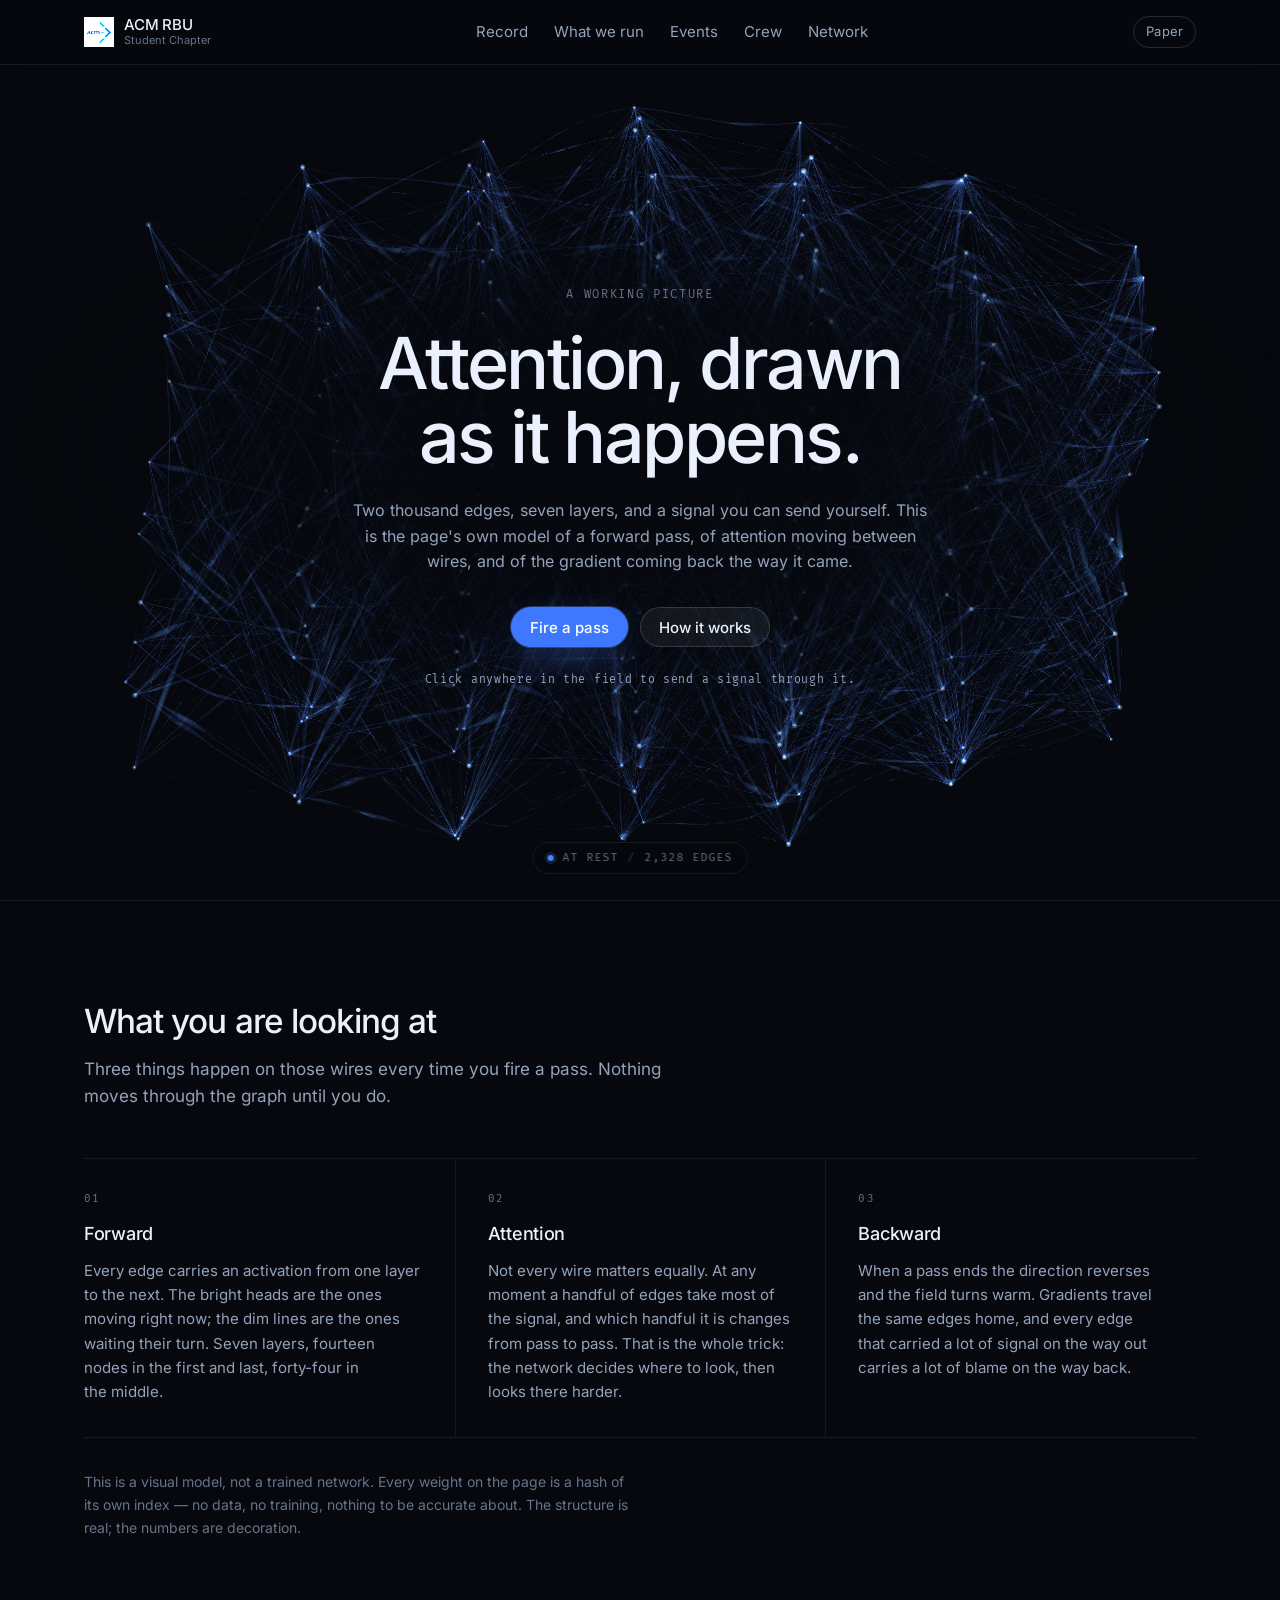
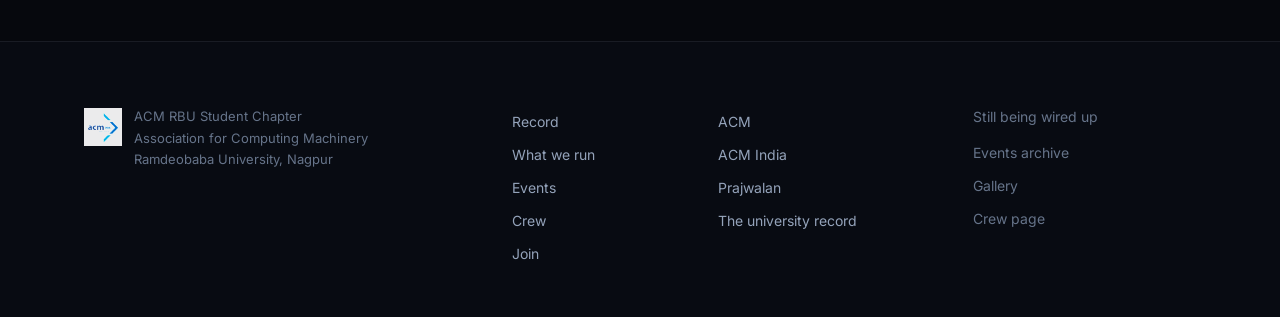
==== src/net.html @ 35ff855d "Add the network page: a graph you send a signal through Seven layers, 208 nodes, 2,328 bowed edges i" ====
<!doctype html>
<html lang="en" class="no-js ink">
<head>
<meta charset="utf-8">
<meta name="viewport" content="width=device-width, initial-scale=1">
<meta name="theme-color" content="#06080d">
<title>The network — ACM RBU Student Chapter</title>
<meta name="description" content="A live picture of a neural network: two thousand edges, attention moving between them, and the gradient travelling back. Built by the ACM Student Chapter at Ramdeobaba University, Nagpur.">
<link rel="canonical" href="https://acm-rbu-site.vercel.app/net.html">
<meta property="og:site_name" content="ACM RBU Student Chapter">
<meta property="og:title" content="The network — attention, drawn as it happens">
<meta property="og:description" content="Two thousand edges, seven layers, a signal you can send yourself. A forward pass, attention, and the gradient coming back.">
<meta property="og:url" content="https://acm-rbu-site.vercel.app/net.html">
<meta property="og:image" content="https://acm-rbu-site.vercel.app/media/og-cover.jpg">
<meta property="og:type" content="website">
<meta property="og:locale" content="en_IN">
<meta name="twitter:card" content="summary_large_image">
<meta name="twitter:title" content="The network — attention, drawn as it happens">
<meta name="twitter:description" content="A forward pass, attention, and the gradient coming back, drawn live.">
<meta name="twitter:image" content="https://acm-rbu-site.vercel.app/media/og-cover.jpg">
<link rel="icon" type="image/png" href="media/acm-logo-200.png">
<link rel="apple-touch-icon" href="media/acm-logo-200.png">
<script>document.documentElement.classList.remove("no-js");
document.documentElement.classList.add("js");
try{var th=localStorage.getItem("acm-theme");if(th==="paper"){document.documentElement.classList.remove("ink");document.documentElement.classList.add("paper")}}catch(e){}</script>
<link rel="stylesheet" href="fonts.css">
<link rel="stylesheet" href="site.css">
<link rel="stylesheet" href="net.css">
<script type="module" src="net.js"></script>
</head>
<body>
<a class="skip" href="#main">Skip to content</a>

<header class="nav">
  <div class="wrap nav__row">
    <a class="brand" href="./">
      <img class="brand__logo" src="media/acm-logo-200.png" alt="" width="34" height="34">
      <span class="brand__word">
        <strong>ACM RBU</strong>
        <span>Student Chapter</span>
      </span>
    </a>
    <nav class="nav__links" aria-label="Sections">
      <a href="./#record">Record</a>
      <a href="./#work">What we run</a>
      <a href="./#events">Events</a>
      <a href="./#crew">Crew</a>
      <a href="net.html" aria-current="page">Network</a>
    </nav>
    <button class="nav__theme" type="button" data-theme aria-label="Switch to the paper theme">
      <span data-theme-label>Paper</span>
    </button>
  </div>
</header>

<main id="main">

  <!-- ============ the field: a graph you can send a signal through ============ -->
  <section class="nethero" id="field">
    <canvas class="nethero__stage" data-net aria-hidden="true"></canvas>
    <div class="nethero__veil" aria-hidden="true"></div>

    <div class="wrap nethero__copy">
      <p class="eyebrow">A working picture</p>
      <h1>Attention, drawn<br>as it happens.</h1>
      <p class="nethero__lead">Two thousand edges, seven layers, and a signal you can send
      yourself. This is the page's own model of a forward pass, of attention moving between
      wires, and of the gradient coming back the way it came.</p>
      <div class="nethero__cta">
        <button class="btn btn--primary" type="button" data-fire>Fire a pass</button>
        <a class="btn btn--quiet" href="#how">How it works</a>
      </div>
      <p class="nethero__hint">Click anywhere in the field to send a signal through it.</p>
    </div>

    <div class="nethero__hud" aria-hidden="true">
      <span class="hud__dot" data-hud-dot></span>
      <span data-hud-mode>forward pass</span>
      <span class="hud__sep">/</span>
      <span data-hud-count>2,328 edges</span>
    </div>
  </section>

  <!-- ============ how it works ============ -->
  <section class="sect" id="how">
    <div class="wrap">
      <div class="sect__head">
        <h2>What you are looking at</h2>
        <p>Three things happen on those wires every time you fire a pass. Nothing moves
        through the graph until you do.</p>
      </div>

      <div class="netgrid">
        <article class="netcard">
          <p class="netcard__n">01</p>
          <h3>Forward</h3>
          <p>Every edge carries an activation from one layer to the next. The bright heads are
          the ones moving right now; the dim lines are the ones waiting their turn. Seven
          layers, fourteen nodes in the first and last, forty-four in the middle.</p>
        </article>
        <article class="netcard">
          <p class="netcard__n">02</p>
          <h3>Attention</h3>
          <p>Not every wire matters equally. At any moment a handful of edges take most of the
          signal, and which handful it is changes from pass to pass. That is the whole trick:
          the network decides where to look, then looks there harder.</p>
        </article>
        <article class="netcard">
          <p class="netcard__n">03</p>
          <h3>Backward</h3>
          <p>When a pass ends the direction reverses and the field turns warm. Gradients travel
          the same edges home, and every edge that carried a lot of signal on the way out
          carries a lot of blame on the way back.</p>
        </article>
      </div>

      <p class="netnote">This is a visual model, not a trained network. Every weight on the
      page is a hash of its own index — no data, no training, nothing to be accurate about.
      The structure is real; the numbers are decoration.</p>
    </div>
  </section>

</main>

<footer class="foot">
  <div class="wrap foot__grid">
    <div class="foot__brand">
      <img src="media/acm-logo-200.png" alt="" width="38" height="38">
      <p>ACM RBU Student Chapter<br>
      Association for Computing Machinery<br>
      Ramdeobaba University, Nagpur</p>
    </div>
    <nav class="foot__col" aria-label="Sections">
      <a href="./#record">Record</a>
      <a href="./#work">What we run</a>
      <a href="./#events">Events</a>
      <a href="./#crew">Crew</a>
      <a href="./#join">Join</a>
    </nav>
    <nav class="foot__col" aria-label="Elsewhere">
      <a href="https://www.acm.org" rel="noopener" target="_blank">ACM</a>
      <a href="https://in.linkedin.com/company/indiaacm" rel="noopener" target="_blank">ACM India</a>
      <a href="https://acm-prajwalan.vercel.app/" rel="noopener" target="_blank">Prajwalan</a>
      <a href="https://rbunagpur.in/computer-science-engineering-and-emerging-technologies/acm/" rel="noopener" target="_blank">The university record</a>
    </nav>
    <div class="foot__col foot__col--soon">
      <p>Still being wired up</p>
      <span>Events archive</span>
      <span>Gallery</span>
      <span>Crew page</span>
    </div>
  </div>
</footer>
</body>
</html>
---- src/fonts.css ----
@font-face{font-family:'Inter';font-style:normal;font-weight:400;font-display:swap;src:url('media/fonts/Inter-400-cyrillic-ext.woff2') format('woff2');unicode-range:U+0460-052F, U+1C80-1C8A, U+20B4, U+2DE0-2DFF, U+A640-A69F, U+FE2E-FE2F;}
@font-face{font-family:'Inter';font-style:normal;font-weight:400;font-display:swap;src:url('media/fonts/Inter-400-cyrillic.woff2') format('woff2');unicode-range:U+0301, U+0400-045F, U+0490-0491, U+04B0-04B1, U+2116;}
@font-face{font-family:'Inter';font-style:normal;font-weight:400;font-display:swap;src:url('media/fonts/Inter-400-greek-ext.woff2') format('woff2');unicode-range:U+1F00-1FFF;}
@font-face{font-family:'Inter';font-style:normal;font-weight:400;font-display:swap;src:url('media/fonts/Inter-400-greek.woff2') format('woff2');unicode-range:U+0370-0377, U+037A-037F, U+0384-038A, U+038C, U+038E-03A1, U+03A3-03FF;}
@font-face{font-family:'Inter';font-style:normal;font-weight:400;font-display:swap;src:url('media/fonts/Inter-400-vietnamese.woff2') format('woff2');unicode-range:U+0102-0103, U+0110-0111, U+0128-0129, U+0168-0169, U+01A0-01A1, U+01AF-01B0, U+0300-0301, U+0303-0304, U+0308-0309, U+0323, U+0329, U+1EA0-1EF9, U+20AB;}
@font-face{font-family:'Inter';font-style:normal;font-weight:400;font-display:swap;src:url('media/fonts/Inter-400-latin-ext.woff2') format('woff2');unicode-range:U+0100-02BA, U+02BD-02C5, U+02C7-02CC, U+02CE-02D7, U+02DD-02FF, U+0304, U+0308, U+0329, U+1D00-1DBF, U+1E00-1E9F, U+1EF2-1EFF, U+2020, U+20A0-20AB, U+20AD-20C4, U+2113, U+2C60-2C7F, U+A720-A7FF;}
@font-face{font-family:'Inter';font-style:normal;font-weight:400;font-display:swap;src:url('media/fonts/Inter-400-latin.woff2') format('woff2');unicode-range:U+0000-00FF, U+0131, U+0152-0153, U+02BB-02BC, U+02C6, U+02DA, U+02DC, U+0304, U+0308, U+0329, U+2000-206F, U+20AC, U+2122, U+2191, U+2193, U+2212, U+2215, U+FEFF, U+FFFD;}
@font-face{font-family:'Inter';font-style:normal;font-weight:500;font-display:swap;src:url('media/fonts/Inter-500-cyrillic-ext.woff2') format('woff2');unicode-range:U+0460-052F, U+1C80-1C8A, U+20B4, U+2DE0-2DFF, U+A640-A69F, U+FE2E-FE2F;}
@font-face{font-family:'Inter';font-style:normal;font-weight:500;font-display:swap;src:url('media/fonts/Inter-500-cyrillic.woff2') format('woff2');unicode-range:U+0301, U+0400-045F, U+0490-0491, U+04B0-04B1, U+2116;}
@font-face{font-family:'Inter';font-style:normal;font-weight:500;font-display:swap;src:url('media/fonts/Inter-500-greek-ext.woff2') format('woff2');unicode-range:U+1F00-1FFF;}
@font-face{font-family:'Inter';font-style:normal;font-weight:500;font-display:swap;src:url('media/fonts/Inter-500-greek.woff2') format('woff2');unicode-range:U+0370-0377, U+037A-037F, U+0384-038A, U+038C, U+038E-03A1, U+03A3-03FF;}
@font-face{font-family:'Inter';font-style:normal;font-weight:500;font-display:swap;src:url('media/fonts/Inter-500-vietnamese.woff2') format('woff2');unicode-range:U+0102-0103, U+0110-0111, U+0128-0129, U+0168-0169, U+01A0-01A1, U+01AF-01B0, U+0300-0301, U+0303-0304, U+0308-0309, U+0323, U+0329, U+1EA0-1EF9, U+20AB;}
@font-face{font-family:'Inter';font-style:normal;font-weight:500;font-display:swap;src:url('media/fonts/Inter-500-latin-ext.woff2') format('woff2');unicode-range:U+0100-02BA, U+02BD-02C5, U+02C7-02CC, U+02CE-02D7, U+02DD-02FF, U+0304, U+0308, U+0329, U+1D00-1DBF, U+1E00-1E9F, U+1EF2-1EFF, U+2020, U+20A0-20AB, U+20AD-20C4, U+2113, U+2C60-2C7F, U+A720-A7FF;}
@font-face{font-family:'Inter';font-style:normal;font-weight:500;font-display:swap;src:url('media/fonts/Inter-500-latin.woff2') format('woff2');unicode-range:U+0000-00FF, U+0131, U+0152-0153, U+02BB-02BC, U+02C6, U+02DA, U+02DC, U+0304, U+0308, U+0329, U+2000-206F, U+20AC, U+2122, U+2191, U+2193, U+2212, U+2215, U+FEFF, U+FFFD;}
@font-face{font-family:'Inter';font-style:normal;font-weight:600;font-display:swap;src:url('media/fonts/Inter-600-cyrillic-ext.woff2') format('woff2');unicode-range:U+0460-052F, U+1C80-1C8A, U+20B4, U+2DE0-2DFF, U+A640-A69F, U+FE2E-FE2F;}
@font-face{font-family:'Inter';font-style:normal;font-weight:600;font-display:swap;src:url('media/fonts/Inter-600-cyrillic.woff2') format('woff2');unicode-range:U+0301, U+0400-045F, U+0490-0491, U+04B0-04B1, U+2116;}
@font-face{font-family:'Inter';font-style:normal;font-weight:600;font-display:swap;src:url('media/fonts/Inter-600-greek-ext.woff2') format('woff2');unicode-range:U+1F00-1FFF;}
@font-face{font-family:'Inter';font-style:normal;font-weight:600;font-display:swap;src:url('media/fonts/Inter-600-greek.woff2') format('woff2');unicode-range:U+0370-0377, U+037A-037F, U+0384-038A, U+038C, U+038E-03A1, U+03A3-03FF;}
@font-face{font-family:'Inter';font-style:normal;font-weight:600;font-display:swap;src:url('media/fonts/Inter-600-vietnamese.woff2') format('woff2');unicode-range:U+0102-0103, U+0110-0111, U+0128-0129, U+0168-0169, U+01A0-01A1, U+01AF-01B0, U+0300-0301, U+0303-0304, U+0308-0309, U+0323, U+0329, U+1EA0-1EF9, U+20AB;}
@font-face{font-family:'Inter';font-style:normal;font-weight:600;font-display:swap;src:url('media/fonts/Inter-600-latin-ext.woff2') format('woff2');unicode-range:U+0100-02BA, U+02BD-02C5, U+02C7-02CC, U+02CE-02D7, U+02DD-02FF, U+0304, U+0308, U+0329, U+1D00-1DBF, U+1E00-1E9F, U+1EF2-1EFF, U+2020, U+20A0-20AB, U+20AD-20C4, U+2113, U+2C60-2C7F, U+A720-A7FF;}
@font-face{font-family:'Inter';font-style:normal;font-weight:600;font-display:swap;src:url('media/fonts/Inter-600-latin.woff2') format('woff2');unicode-range:U+0000-00FF, U+0131, U+0152-0153, U+02BB-02BC, U+02C6, U+02DA, U+02DC, U+0304, U+0308, U+0329, U+2000-206F, U+20AC, U+2122, U+2191, U+2193, U+2212, U+2215, U+FEFF, U+FFFD;}
@font-face{font-family:'Fira Mono';font-style:normal;font-weight:400;font-display:swap;src:url('media/fonts/Fira-Mono-400-cyrillic-ext.woff2') format('woff2');unicode-range:U+0460-052F, U+1C80-1C8A, U+20B4, U+2DE0-2DFF, U+A640-A69F, U+FE2E-FE2F;}
@font-face{font-family:'Fira Mono';font-style:normal;font-weight:400;font-display:swap;src:url('media/fonts/Fira-Mono-400-cyrillic.woff2') format('woff2');unicode-range:U+0301, U+0400-045F, U+0490-0491, U+04B0-04B1, U+2116;}
@font-face{font-family:'Fira Mono';font-style:normal;font-weight:400;font-display:swap;src:url('media/fonts/Fira-Mono-400-greek-ext.woff2') format('woff2');unicode-range:U+1F00-1FFF;}
@font-face{font-family:'Fira Mono';font-style:normal;font-weight:400;font-display:swap;src:url('media/fonts/Fira-Mono-400-greek.woff2') format('woff2');unicode-range:U+0370-0377, U+037A-037F, U+0384-038A, U+038C, U+038E-03A1, U+03A3-03FF;}
@font-face{font-family:'Fira Mono';font-style:normal;font-weight:400;font-display:swap;src:url('media/fonts/Fira-Mono-400-symbols2.woff2') format('woff2');unicode-range:U+2000-2001, U+2004-2008, U+200A, U+23B8-23BD, U+2500-259F;}
@font-face{font-family:'Fira Mono';font-style:normal;font-weight:400;font-display:swap;src:url('media/fonts/Fira-Mono-400-latin-ext.woff2') format('woff2');unicode-range:U+0100-02BA, U+02BD-02C5, U+02C7-02CC, U+02CE-02D7, U+02DD-02FF, U+0304, U+0308, U+0329, U+1D00-1DBF, U+1E00-1E9F, U+1EF2-1EFF, U+2020, U+20A0-20AB, U+20AD-20C4, U+2113, U+2C60-2C7F, U+A720-A7FF;}
@font-face{font-family:'Fira Mono';font-style:normal;font-weight:400;font-display:swap;src:url('media/fonts/Fira-Mono-400-latin.woff2') format('woff2');unicode-range:U+0000-00FF, U+0131, U+0152-0153, U+02BB-02BC, U+02C6, U+02DA, U+02DC, U+0304, U+0308, U+0329, U+2000-206F, U+20AC, U+2122, U+2191, U+2193, U+2212, U+2215, U+FEFF, U+FFFD;}
@font-face{font-family:'Fira Mono';font-style:normal;font-weight:500;font-display:swap;src:url('media/fonts/Fira-Mono-500-cyrillic-ext.woff2') format('woff2');unicode-range:U+0460-052F, U+1C80-1C8A, U+20B4, U+2DE0-2DFF, U+A640-A69F, U+FE2E-FE2F;}
@font-face{font-family:'Fira Mono';font-style:normal;font-weight:500;font-display:swap;src:url('media/fonts/Fira-Mono-500-cyrillic.woff2') format('woff2');unicode-range:U+0301, U+0400-045F, U+0490-0491, U+04B0-04B1, U+2116;}
@font-face{font-family:'Fira Mono';font-style:normal;font-weight:500;font-display:swap;src:url('media/fonts/Fira-Mono-500-greek-ext.woff2') format('woff2');unicode-range:U+1F00-1FFF;}
@font-face{font-family:'Fira Mono';font-style:normal;font-weight:500;font-display:swap;src:url('media/fonts/Fira-Mono-500-greek.woff2') format('woff2');unicode-range:U+0370-0377, U+037A-037F, U+0384-038A, U+038C, U+038E-03A1, U+03A3-03FF;}
@font-face{font-family:'Fira Mono';font-style:normal;font-weight:500;font-display:swap;src:url('media/fonts/Fira-Mono-500-symbols2.woff2') format('woff2');unicode-range:U+2000-2001, U+2004-2008, U+200A, U+23B8-23BD, U+2500-259F;}
@font-face{font-family:'Fira Mono';font-style:normal;font-weight:500;font-display:swap;src:url('media/fonts/Fira-Mono-500-latin-ext.woff2') format('woff2');unicode-range:U+0100-02BA, U+02BD-02C5, U+02C7-02CC, U+02CE-02D7, U+02DD-02FF, U+0304, U+0308, U+0329, U+1D00-1DBF, U+1E00-1E9F, U+1EF2-1EFF, U+2020, U+20A0-20AB, U+20AD-20C4, U+2113, U+2C60-2C7F, U+A720-A7FF;}
@font-face{font-family:'Fira Mono';font-style:normal;font-weight:500;font-display:swap;src:url('media/fonts/Fira-Mono-500-latin.woff2') format('woff2');unicode-range:U+0000-00FF, U+0131, U+0152-0153, U+02BB-02BC, U+02C6, U+02DA, U+02DC, U+0304, U+0308, U+0329, U+2000-206F, U+20AC, U+2122, U+2191, U+2193, U+2212, U+2215, U+FEFF, U+FFFD;}
---- src/site.css ----
/* ==========================================================================
   ACM RBU Student Chapter

   The system is Modal's, run light: paper white, one weight of type at two
   sizes, pill buttons, hairline rows, and a single accent. The accent is the
   chapter's own blue, so the mark and the ink agree.
   ========================================================================== */

:root {
  --bg: #ffffff;
  --bg-deep: #f5f7fb;
  --panel: #f7f9fc;

  --fg: #0b0f14;
  --fg-2: #4c5869;
  --fg-3: #78859a;

  --ink: #0b0f14;

  --accent: #2f6df6;
  --accent-lit: #1b56d8;
  --accent-deep: #0f3fa0;

  --line: rgba(11, 15, 20, 0.13);
  --line-soft: rgba(11, 15, 20, 0.07);

  --font-sans: "Inter", "Segoe UI", system-ui, -apple-system, sans-serif;
  --font-mono: "Fira Mono", ui-monospace, "Cascadia Mono", Consolas, monospace;

  --s1: 4px;
  --s2: 8px;
  --s3: 12px;
  --s4: 16px;
  --s5: 24px;
  --s6: 32px;
  --s7: 48px;
  --s8: 64px;
  --s9: 96px;
  --s10: 128px;

  --r: 8px;
  --r-sm: 4px;
  --r-pill: 48px;
}

/* ------------------------------------------------------------------ base -- */

*,
*::before,
*::after {
  box-sizing: border-box;
}

html {
  -webkit-text-size-adjust: 100%;
  background: var(--bg);
}

html.js {
  scroll-behavior: smooth;
}

body {
  margin: 0;
  background: var(--bg);
  color: var(--fg);
  font-family: var(--font-sans);
  font-weight: 400;
  font-size: 16px;
  line-height: 1.5;
  -webkit-font-smoothing: antialiased;
  text-rendering: optimizeLegibility;
  overflow-x: hidden;
}

h1,
h2,
h3,
p,
ul,
ol,
figure {
  margin: 0;
}

ul,
ol {
  padding: 0;
  list-style: none;
}

img,
svg,
canvas {
  display: block;
  max-width: 100%;
}

a {
  color: var(--accent-lit);
  text-decoration-thickness: 1px;
  text-underline-offset: 3px;
  text-decoration-color: rgba(27, 86, 216, 0.35);
}

a:hover {
  text-decoration-color: currentColor;
}

::selection {
  background: rgba(47, 109, 246, 0.18);
  color: var(--fg);
}

:focus-visible {
  outline: 2px solid var(--accent-lit);
  outline-offset: 3px;
  border-radius: 4px;
}

.wrap {
  width: 100%;
  max-width: 1200px;
  margin-inline: auto;
  padding-inline: clamp(20px, 4vw, 44px);
}

.skip {
  position: fixed;
  top: 10px;
  left: 10px;
  z-index: 100;
  padding: 10px 14px;
  border-radius: var(--r-pill);
  background: var(--fg);
  color: var(--ink);
  font-size: 14px;
  font-weight: 500;
  text-decoration: none;
  transform: translateY(-180%);
  transition: transform 0.15s ease;
}

.skip:focus {
  transform: none;
}

/* ------------------------------------------------------------------- nav -- */

.nav {
  position: sticky;
  top: 0;
  z-index: 50;
  background: rgba(255, 255, 255, 0.82);
  border-bottom: 1px solid var(--line-soft);
  backdrop-filter: saturate(160%) blur(14px);
  -webkit-backdrop-filter: saturate(160%) blur(14px);
}

.nav__row {
  display: flex;
  align-items: center;
  gap: var(--s4);
  min-height: 64px;
}

.brand {
  display: flex;
  align-items: center;
  gap: 10px;
  color: var(--fg);
  text-decoration: none;
}

.brand__logo {
  width: 30px;
  height: 30px;
  object-fit: contain;
}

.brand__word {
  display: flex;
  flex-direction: column;
  line-height: 1.12;
}

.brand__word strong {
  font-size: 15px;
  font-weight: 500;
  letter-spacing: -0.01em;
}

.brand__word span {
  font-size: 11px;
  color: var(--fg-3);
}

.nav__links {
  display: flex;
  gap: 2px;
  margin-inline: auto;
  font-size: 15px;
}

.nav__links a {
  color: var(--fg-2);
  text-decoration: none;
  padding: 6px 12px;
  border-radius: var(--r-pill);
  transition: color 0.15s ease, background-color 0.15s ease;
}

.nav__links a:hover {
  color: var(--fg);
  background: rgba(11, 15, 20, 0.05);
}

/* --------------------------------------------------------------- buttons -- */

.btn {
  display: inline-flex;
  align-items: center;
  justify-content: center;
  min-height: 40px;
  padding: 0 18px;
  border: 1px solid transparent;
  border-radius: var(--r-pill);
  font-family: inherit;
  font-size: 15px;
  font-weight: 500;
  line-height: 1;
  text-decoration: none;
  cursor: pointer;
  transition: background-color 0.16s ease, border-color 0.16s ease, color 0.16s ease,
    transform 0.16s ease, box-shadow 0.16s ease;
}

.btn--primary {
  background: var(--accent);
  border-color: var(--accent);
  color: #fff;
  box-shadow: 0 0 0 1px rgba(50, 128, 231, 0.2), 0 10px 30px -12px rgba(50, 128, 231, 0.75);
}

.btn--primary:hover {
  background: #2a72d4;
  border-color: #2a72d4;
  transform: translateY(-1px);
  box-shadow: 0 0 0 1px rgba(50, 128, 231, 0.3), 0 16px 34px -12px rgba(50, 128, 231, 0.85);
}

.btn--quiet {
  background: rgba(11, 15, 20, 0.03);
  border-color: var(--line);
  color: var(--fg);
}

/* over the field a quiet button frosts what is behind it, so the glyphs
   never read as noise inside the label */
.hero .btn--quiet {
  background: rgba(255, 255, 255, 0.6);
  -webkit-backdrop-filter: blur(14px) saturate(1.2);
  backdrop-filter: blur(14px) saturate(1.2);
}

.btn--quiet:hover {
  background: rgba(11, 15, 20, 0.06);
  border-color: rgba(11, 15, 20, 0.2);
  transform: translateY(-1px);
}

.btn--inverse {
  background: var(--fg);
  border-color: var(--fg);
  color: #fff;
}

.btn--inverse:hover {
  background: #1b232e;
  transform: translateY(-1px);
}

.btn--sm {
  min-height: 34px;
  padding: 0 14px;
  font-size: 14px;
}

/* ------------------------------------------------------------------ hero -- */

.hero {
  position: relative;
  background:
    radial-gradient(70% 50% at 50% 74%, rgba(47, 109, 246, 0.09), rgba(255, 255, 255, 0) 70%),
    var(--bg);
}

/* By default the hero is a column: copy, then a slab holding the stage. The
   pinned, full-bleed version is opted into by one media query at the bottom of
   this section, so nothing has to fight a specificity war. */
.hero__pin {
  position: relative;
  height: auto;
  padding-bottom: var(--s6);
}

.hero__copy {
  position: relative;
  z-index: 2;
  text-align: center;
  padding-top: clamp(80px, 10vh, 108px);
  padding-inline: clamp(20px, 6vw, 80px);
}



.hero h1 {
  max-width: 21ch;
  margin-inline: auto;
  font-size: clamp(2.6rem, 4.9vw, 4rem);
  font-weight: 500;
  line-height: 1.02;
  letter-spacing: -0.032em;
  text-wrap: balance;
}

.hero__lead {
  margin: var(--s5) auto 0;
  max-width: 50ch;
  font-size: clamp(1rem, 1.15vw, 1.0625rem);
  line-height: 1.55;
  color: var(--fg-2);
  text-wrap: pretty;
}

.hero__cta {
  margin-top: var(--s6);
  display: flex;
  flex-wrap: wrap;
  justify-content: center;
  gap: var(--s3);
}

/* the stage: the machine, lit, on the dark set */
.stage-wrap {
  position: relative;
  z-index: 1;
  height: clamp(320px, 62vh, 600px);
  margin-top: var(--s4);
}

/* a short, wide viewport has to give the copy less room so the machine still
   has a stage of its own */
@media (min-width: 1024px) and (max-height: 780px) {
  .hero__copy {
    padding-top: 64px;
  }

  .hero h1 {
    font-size: clamp(2.1rem, 3.6vw, 3rem);
    line-height: 1.05;
  }

  .hero__lead {
    margin-top: var(--s4);
    font-size: 0.95rem;
  }

  .hero__cta {
    margin-top: var(--s5);
  }
}

/* the pinned hero: wide screens, JS on, motion allowed. One query owns it, so
   the stage is never absolutely positioned where the copy sits in flow. */
@media (min-width: 1024px) and (prefers-reduced-motion: no-preference) {
  html.js .hero {
    height: 160vh;
  }

  html.js .hero__pin {
    position: sticky;
    top: 0;
    height: 100svh;
    padding-bottom: 0;
  }

  /* over the canvas the copy is a pane of glass; without it, it is just text */
  html.js .hero__copy {
    pointer-events: none;
  }

  html.js .hero__copy a {
    pointer-events: auto;
  }

  html.js .stage-wrap {
    position: absolute;
    inset: 0;
    height: auto;
    margin-top: 0;
  }

  /* the mark rises from the bottom of the stage; it dissolves before it ever
     reaches the headline */
  html.js .stage,
  html.js .stage-glow {
    -webkit-mask-image: linear-gradient(to bottom, transparent 0, #000 44%);
    mask-image: linear-gradient(to bottom, transparent 0, #000 44%);
  }
}

.stage {
  position: absolute;
  inset: 0;
  width: 100%;
  height: 100%;
  display: block;
}

/* the same frame at a fifth of the size, blown back up: ink bleeding into paper */
.stage-glow {
  position: absolute;
  inset: 0;
  width: 100%;
  height: 100%;
  display: block;
  opacity: 0.55;
  pointer-events: none;
}

.stage-poster {
  display: none;
}

/* fallbacks */
html.no-js .hero {
  height: auto;
}

html.no-js .hero__pin {
  position: static;
  height: auto;
  padding-bottom: var(--s8);
}

html.no-js .stage,
html.no-gl .stage {
  display: none;
}

html.no-gl .stage-glow {
  display: none;
}

/* no canvas: the poster sets its own height */
html.no-js .stage-wrap,
html.no-gl .stage-wrap {
  height: auto;
  margin-top: var(--s5);
  /* nothing is layered under the poster here, so drop the stacking context and
     let it multiply straight onto the hero's wash */
  z-index: auto;
}

html.no-js .stage-poster,
html.no-gl .stage-poster {
  display: block;
  width: 100%;
  height: auto;
  /* the poster is a wide plate: cap it so the whole mark stays on screen */
  max-height: 54vh;
  object-fit: contain;
  /* the poster is white paper: multiply drops the paper out and leaves the ink
     sitting on the hero's own wash */
  mix-blend-mode: multiply;
  /* fade its top edge into the hero's wash */
  -webkit-mask-image: linear-gradient(to bottom, transparent 0, #000 7%);
  mask-image: linear-gradient(to bottom, transparent 0, #000 7%);
}

/* -------------------------------------------------------------- sections -- */

.sect {
  padding-block: clamp(72px, 8vw, 120px);
  border-top: 1px solid var(--line-soft);
}

.sect__head {
  max-width: 66ch;
}

.sect h2 {
  font-size: clamp(1.9rem, 3.1vw, 2.6rem);
  font-weight: 500;
  line-height: 1.1;
  letter-spacing: -0.025em;
}

.sect__note {
  margin-top: var(--s3);
  font-size: clamp(1rem, 1.2vw, 1.0625rem);
  line-height: 1.55;
  color: var(--fg-2);
  max-width: 56ch;
}

/* ---------------------------------------------------------------- record -- */

.stats {
  display: grid;
  grid-template-columns: repeat(3, minmax(0, 1fr));
  margin-top: clamp(40px, 5vw, 72px);
  border-top: 1px solid var(--line);
}

.stats li {
  padding: var(--s6) var(--s5) var(--s6) 0;
  border-bottom: 1px solid var(--line-soft);
}

.stats li:not(:nth-child(3n + 1)) {
  padding-left: var(--s5);
  border-left: 1px solid var(--line-soft);
}

.stats__n {
  display: block;
  font-size: clamp(2.3rem, 3.4vw, 3rem);
  font-weight: 500;
  line-height: 1;
  letter-spacing: -0.04em;
  font-variant-numeric: tabular-nums;
  background: linear-gradient(180deg, #0b0f14 0%, #56719c 100%);
  -webkit-background-clip: text;
  background-clip: text;
  color: transparent;
}

.stats h3 {
  margin-top: var(--s3);
  font-size: 0.9375rem;
  font-weight: 500;
  line-height: 1.35;
}

.stats p {
  margin-top: 6px;
  font-size: 0.875rem;
  line-height: 1.55;
  color: var(--fg-3);
  max-width: 34ch;
}

/* ----------------------------------------------------------------- lines -- */

.grid6 {
  display: grid;
  grid-template-columns: repeat(3, minmax(0, 1fr));
  column-gap: 0;
  margin-top: clamp(40px, 5vw, 72px);
  border-top: 1px solid var(--line);
}

.grid6 li {
  padding: var(--s6) var(--s5) var(--s6) 0;
  border-bottom: 1px solid var(--line-soft);
}

.grid6 li:not(:nth-child(3n + 1)) {
  padding-left: var(--s5);
  border-left: 1px solid var(--line-soft);
}

.ico {
  width: 20px;
  height: 20px;
  color: var(--fg-2);
  stroke-linecap: round;
  stroke-linejoin: round;
}

.grid6 h3 {
  margin-top: var(--s4);
  font-size: 0.9375rem;
  font-weight: 500;
  line-height: 1.35;
}

.grid6 p {
  margin-top: var(--s2);
  font-size: 0.875rem;
  line-height: 1.55;
  color: var(--fg-2);
}

.grid6__last {
  margin-top: var(--s3) !important;
  font-family: var(--font-mono);
  font-size: 0.72rem !important;
  line-height: 1.6 !important;
  letter-spacing: 0.01em;
  color: var(--fg-3) !important;
}

.grid6__open h3,
.grid6__open p {
  color: var(--fg-3);
}

.grid6__open .ico {
  color: var(--fg-3);
}

/* ------------------------------------------------------------------- log -- */

.log {
  margin-top: clamp(40px, 5vw, 72px);
  border-top: 1px solid var(--line);
}

.log__item {
  display: grid;
  grid-template-columns: minmax(0, 150px) minmax(0, 1fr) 260px;
  gap: clamp(24px, 4vw, 56px);
  align-items: start;
  padding-block: var(--s6);
  border-bottom: 1px solid var(--line-soft);
}

.log__item:not(:has(img)) {
  grid-template-columns: minmax(0, 150px) minmax(0, 1fr);
}

.log__date {
  font-family: var(--font-mono);
  font-size: 0.75rem;
  line-height: 1.7;
  letter-spacing: 0.01em;
  color: var(--fg-3);
  padding-top: 3px;
}

.log__body h3 {
  font-size: 0.9375rem;
  font-weight: 500;
  line-height: 1.35;
}

.log__body p {
  margin-top: var(--s2);
  font-size: 0.875rem;
  line-height: 1.55;
  color: var(--fg-2);
  max-width: 54ch;
}

.log__item img {
  width: 100%;
  height: 150px;
  object-fit: cover;
  border-radius: var(--r);
  background: var(--panel);
  border: 1px solid var(--line);
  box-shadow: 0 18px 36px -26px rgba(11, 15, 20, 0.45);
}

/* ------------------------------------------------------------------ crew -- */

.people {
  display: grid;
  grid-template-columns: repeat(3, minmax(0, 1fr));
  column-gap: 0;
  margin-top: clamp(40px, 5vw, 72px);
  border-top: 1px solid var(--line);
}

.people li {
  padding: var(--s6) var(--s5) var(--s6) 0;
  border-bottom: 1px solid var(--line-soft);
}

.people li:not(:first-child) {
  padding-left: var(--s5);
  border-left: 1px solid var(--line-soft);
}

.people h3 {
  font-size: 0.9375rem;
  font-weight: 500;
  line-height: 1.35;
}

.people p {
  margin-top: var(--s2);
  font-size: 0.875rem;
  line-height: 1.55;
  color: var(--fg-2);
}

/* ------------------------------------------------------------------ join -- */

.sect--join {
  background: linear-gradient(180deg, #2f6df6 0%, #1247b8 100%);
  border-top-color: transparent;
  padding-block: clamp(88px, 10vw, 148px);
  color: #fff;
}

.join {
  text-align: center;
}

.sect--join h2 {
  font-size: clamp(2rem, 3.8vw, 3rem);
  color: #fff;
  letter-spacing: -0.03em;
}

.join__note {
  margin: var(--s4) auto 0;
  max-width: 52ch;
  font-size: 1rem;
  line-height: 1.55;
  color: rgba(255, 255, 255, 0.82);
}

.join__links {
  margin-top: var(--s6);
  display: flex;
  flex-wrap: wrap;
  justify-content: center;
  align-items: center;
  gap: var(--s3) var(--s5);
}

.join__text {
  display: inline-flex;
  align-items: center;
  min-height: 40px;
  color: #fff;
  font-size: 15px;
  text-decoration: underline;
  text-underline-offset: 4px;
  text-decoration-color: rgba(255, 255, 255, 0.45);
  text-decoration-thickness: 1px;
}

.join__text:hover {
  text-decoration-color: currentColor;
}

.sect--join :focus-visible {
  outline-color: #fff;
}

/* ---------------------------------------------------------------- footer -- */

.foot {
  padding-top: var(--s8);
  background: var(--bg-deep);
  border-top: 1px solid var(--line-soft);
}

.foot__grid {
  display: grid;
  grid-template-columns: 1.6fr 0.7fr 0.9fr 0.9fr;
  gap: var(--s6);
  padding-bottom: var(--s7);
}

.foot__brand {
  display: flex;
  gap: var(--s3);
  align-items: flex-start;
}

.foot__brand img {
  flex: none;
  margin-top: 2px;
  opacity: 0.92;
}

.foot__brand p {
  font-size: 0.8125rem;
  line-height: 1.65;
  color: var(--fg-3);
}

.foot__col {
  display: flex;
  flex-direction: column;
  align-items: flex-start;
  gap: 2px;
  font-size: 0.875rem;
}

.foot__col a {
  color: var(--fg-2);
  text-decoration: none;
  padding-block: 5px;
}

.foot__col a:hover {
  color: var(--fg);
  text-decoration: underline;
  text-underline-offset: 3px;
}

.foot__col--soon p {
  margin-bottom: var(--s2);
  color: var(--fg-3);
  font-size: 0.875rem;
}

.foot__col--soon span {
  padding-block: 5px;
  color: var(--fg-3);
  font-size: 0.875rem;
}

.foot__legal {
  display: flex;
  flex-wrap: wrap;
  justify-content: space-between;
  gap: var(--s2) var(--s5);
  padding-block: var(--s4) var(--s5);
  border-top: 1px solid var(--line-soft);
  font-size: 0.75rem;
  color: var(--fg-3);
}

/* ---------------------------------------------------------------- motion -- */

@keyframes rise {
  from {
    opacity: 0;
    transform: translateY(12px);
  }
  to {
    opacity: 1;
    transform: none;
  }
}

html.js .hero__copy > * {
  animation: rise 0.7s cubic-bezier(0.16, 0.8, 0.3, 1) backwards;
}

html.js .hero__copy > :nth-child(2) {
  animation-delay: 0.07s;
}

html.js .hero__copy > :nth-child(3) {
  animation-delay: 0.14s;
}

/* ------------------------------------------------------------- fallbacks -- */

html.no-js .hero__copy > * {
  animation: none;
}

@media (prefers-reduced-motion: reduce) {
  html.js {
    scroll-behavior: auto;
  }

  html.js .hero__copy > * {
    animation: none;
  }

  /* nothing is pinned here, so the hero is a plain column and the stage is a
     slab under the copy: keep it short enough that both fit one screen */
  html.js .stage-wrap {
    height: clamp(300px, 44vh, 460px);
  }

  .btn {
    transition: none;
  }
}

/* -------------------------------------------------------------- tablet --- */

@media (max-width: 1023px) {
  .hero__copy {
    padding-inline: clamp(20px, 5vw, 48px);
  }

  .stage-wrap {
    height: 58vh;
    margin-top: var(--s3);
  }

  .stats,
  .grid6 {
    grid-template-columns: repeat(2, minmax(0, 1fr));
  }

  .stats li:not(:nth-child(3n + 1)),
  .grid6 li:not(:nth-child(3n + 1)) {
    padding-left: 0;
    border-left: 0;
  }

  .stats li:nth-child(2n),
  .grid6 li:nth-child(2n) {
    padding-left: var(--s5);
    border-left: 1px solid var(--line-soft);
  }

  .log__item,
  .log__item:not(:has(img)) {
    grid-template-columns: minmax(0, 120px) minmax(0, 1fr);
  }

  .log__item img {
    grid-column: 2;
    width: 100%;
    height: 190px;
    margin-top: var(--s4);
  }

  .people {
    grid-template-columns: repeat(2, minmax(0, 1fr));
  }

  .people li:nth-child(3) {
    padding-left: 0;
    border-left: 0;
  }

  .foot__grid {
    grid-template-columns: 1fr 1fr;
    gap: var(--s6) var(--s5);
  }

  .foot__brand {
    grid-column: 1 / -1;
  }
}

/* -------------------------------------------------------------- mobile --- */

@media (max-width: 720px) {
  .nav__links {
    display: none;
  }

  .nav__row {
    justify-content: space-between;
  }

  .hero__copy {
    padding-top: 54px;
  }

  .hero h1 {
    font-size: clamp(1.6rem, 7vw, 2.1rem);
    letter-spacing: -0.026em;
    max-width: 24ch;
  }

  .hero__lead {
    font-size: 0.9rem;
    line-height: 1.5;
    max-width: 36ch;
    margin-top: var(--s4);
  }

  .hero__cta {
    flex-direction: column;
    align-items: stretch;
    margin-top: var(--s5);
    gap: var(--s2);
  }

  .hero__cta .btn {
    width: 100%;
  }

  /* the mark needs a tall stage on a phone, or the stack of plates collapses
     into a handful of glyphs */
  .stage-wrap {
    height: 52vh;
    margin-top: var(--s2);
  }

  .stats,
  .grid6,
  .people {
    grid-template-columns: minmax(0, 1fr);
  }

  .stats li,
  .stats li:nth-child(2n),
  .grid6 li,
  .grid6 li:nth-child(2n),
  .people li,
  .people li:nth-child(2n) {
    padding-left: 0;
    border-left: 0;
  }

  .log__item,
  .log__item:not(:has(img)) {
    grid-template-columns: minmax(0, 1fr);
    gap: var(--s2);
  }

  .log__item img {
    grid-column: 1;
    height: 200px;
    margin-top: 0;
    margin-bottom: var(--s3);
    order: -1;
  }

  .foot__grid {
    grid-template-columns: minmax(0, 1fr);
  }

  .join__links {
    flex-direction: column;
    align-items: stretch;
  }

  .join__links .btn,
  .join__text {
    width: 100%;
    justify-content: center;
  }
}
---- src/net.css ----
/* ==========================================================================
   The network page.

   Its own theme: near-black so a pulse can actually glow, with a paper
   variant that keeps the same drawing and swaps the ink for the site's blue.
   Everything below either sets that theme or lays out the field.
   ========================================================================== */

/* --------------------------------------------------------------- theme -- */

html.ink {
  color-scheme: dark;

  --bg: #06080d;
  --bg-deep: #080b12;
  --panel: #0a0e16;

  --fg: #eaf1fd;
  --fg-2: #94a3ba;
  --fg-3: #66748a;

  --ink: #eaf1fd;

  --accent: #4a83ff;
  --accent-lit: #6c9bff;
  --accent-deep: #2f6df6;

  --line: rgba(234, 241, 253, 0.15);
  --line-soft: rgba(234, 241, 253, 0.075);
}

html.ink .nav {
  background: rgba(6, 8, 13, 0.7);
}

html.ink .nav__links a:hover {
  background: rgba(234, 241, 253, 0.08);
}

html.ink .btn--quiet {
  background: rgba(234, 241, 253, 0.06);
  border-color: var(--line);
  color: var(--fg);
}

html.ink .btn--quiet:hover {
  background: rgba(234, 241, 253, 0.11);
  border-color: rgba(234, 241, 253, 0.24);
}

html.ink .btn--primary {
  background: #3d78ff;
  border-color: #3d78ff;
  color: #fff;
  box-shadow: 0 0 0 1px rgba(90, 140, 255, 0.35), 0 14px 40px -14px rgba(74, 131, 255, 0.95);
}

html.ink .btn--primary:hover {
  background: #4f87ff;
  border-color: #4f87ff;
}

html.ink .brand__logo {
  filter: brightness(1.35) saturate(1.1);
}

html.ink .foot__brand img {
  filter: brightness(1.3);
}

/* ----------------------------------------------------------- theme switch -- */

.nav__theme {
  flex: none;
  min-height: 32px;
  padding: 0 12px;
  border: 1px solid var(--line);
  border-radius: var(--r-pill);
  background: transparent;
  color: var(--fg-2);
  font: inherit;
  font-size: 13px;
  letter-spacing: 0.01em;
  cursor: pointer;
  transition: color 0.15s ease, border-color 0.15s ease, background-color 0.15s ease;
}

.nav__theme:hover {
  color: var(--fg);
  border-color: rgba(128, 160, 255, 0.45);
}

.nav__theme:focus-visible {
  outline: 2px solid var(--accent);
  outline-offset: 2px;
}

/* --------------------------------------------------------------- the field -- */

.nethero {
  position: relative;
  display: grid;
  place-items: center;
  min-height: calc(100svh - 65px);
  overflow: hidden;
  isolation: isolate;
}

.nethero__stage {
  position: absolute;
  inset: 0;
  width: 100%;
  height: 100%;
  display: block;
  /* one radial does both jobs: a quiet hole behind the type, and a field that
     fades out at the edges instead of stopping like a picture */
  -webkit-mask-image: radial-gradient(
    ellipse 76% 72% at 50% 50%,
    rgba(0, 0, 0, 0.1) 0%,
    rgba(0, 0, 0, 0.42) 26%,
    #000 52%,
    #000 74%,
    transparent 100%
  );
  mask-image: radial-gradient(
    ellipse 76% 72% at 50% 50%,
    rgba(0, 0, 0, 0.1) 0%,
    rgba(0, 0, 0, 0.42) 26%,
    #000 52%,
    #000 74%,
    transparent 100%
  );
}

/* a soft hole behind the type, so the copy never fights the wires */
.nethero__veil {
  position: absolute;
  inset: 0;
  pointer-events: none;
  background:
    radial-gradient(ellipse 52% 38% at 50% 46%,
      color-mix(in srgb, var(--bg) 94%, transparent) 0%,
      color-mix(in srgb, var(--bg) 74%, transparent) 42%,
      color-mix(in srgb, var(--bg) 26%, transparent) 72%,
      transparent 100%);
}

.nethero__copy {
  position: relative;
  z-index: 2;
  text-align: center;
  padding-block: clamp(88px, 15vh, 168px) clamp(88px, 14vh, 150px);
}

.eyebrow {
  margin-bottom: var(--s5);
  font-family: var(--font-mono);
  font-size: 12px;
  letter-spacing: 0.14em;
  text-transform: uppercase;
  color: var(--fg-3);
}

.nethero h1 {
  max-width: 18ch;
  margin-inline: auto;
  font-size: clamp(2.5rem, 5.6vw, 4.6rem);
  font-weight: 500;
  line-height: 1.02;
  letter-spacing: -0.035em;
  text-wrap: balance;
}

.nethero__lead {
  max-width: 58ch;
  margin: var(--s5) auto 0;
  font-size: clamp(1rem, 1.15vw, 1.125rem);
  line-height: 1.62;
  color: var(--fg-2);
  text-wrap: pretty;
}

.nethero__cta {
  display: flex;
  flex-wrap: wrap;
  justify-content: center;
  gap: var(--s3);
  margin-top: var(--s6);
}

.nethero__hint {
  margin-top: var(--s5);
  font-family: var(--font-mono);
  font-size: 11.5px;
  letter-spacing: 0.06em;
  color: var(--fg-2);
}

/* --------------------------------------------------------------- the hud -- */

.nethero__hud {
  position: absolute;
  left: 50%;
  bottom: 26px;
  z-index: 2;
  display: flex;
  align-items: center;
  gap: 9px;
  transform: translateX(-50%);
  padding: 7px 14px;
  border: 1px solid var(--line-soft);
  border-radius: var(--r-pill);
  background: color-mix(in srgb, var(--bg) 70%, transparent);
  backdrop-filter: blur(8px);
  font-family: var(--font-mono);
  font-size: 11px;
  letter-spacing: 0.09em;
  text-transform: uppercase;
  color: var(--fg-3);
  white-space: nowrap;
}

.hud__dot {
  width: 6px;
  height: 6px;
  border-radius: 50%;
  background: var(--accent);
  box-shadow: 0 0 0 3px rgba(74, 131, 255, 0.18);
  transition: background-color 0.4s ease, box-shadow 0.4s ease;
}

.nethero__hud[data-mode="back"] .hud__dot {
  background: #ff9a4d;
  box-shadow: 0 0 0 3px rgba(255, 154, 77, 0.2);
}

.nethero__hud[data-mode="back"] [data-hud-mode] {
  color: #ffb27a;
}

.hud__sep {
  opacity: 0.45;
}

/* ------------------------------------------------------------ the explainer -- */

.sect__head h2 {
  font-size: clamp(1.75rem, 2.6vw, 2.375rem);
  font-weight: 500;
  letter-spacing: -0.028em;
}

.sect__head p {
  max-width: 54ch;
  margin-top: var(--s4);
  font-size: 1.0625rem;
  line-height: 1.6;
  color: var(--fg-2);
}

.netgrid {
  display: grid;
  grid-template-columns: repeat(3, minmax(0, 1fr));
  gap: 0;
  margin-top: var(--s7);
  border-top: 1px solid var(--line-soft);
}

.netcard {
  padding: var(--s6) var(--s6) var(--s6) 0;
  border-bottom: 1px solid var(--line-soft);
}

.netcard + .netcard {
  padding-left: var(--s6);
  border-left: 1px solid var(--line-soft);
}

.netcard__n {
  font-family: var(--font-mono);
  font-size: 11px;
  letter-spacing: 0.12em;
  color: var(--fg-3);
}

.netcard h3 {
  margin-top: var(--s3);
  font-size: 1.125rem;
  font-weight: 500;
  letter-spacing: -0.015em;
}

.netcard p:not(.netcard__n) {
  margin-top: var(--s3);
  font-size: 0.9375rem;
  line-height: 1.62;
  color: var(--fg-2);
  text-wrap: pretty;
}

.netnote {
  max-width: 62ch;
  margin-top: var(--s6);
  font-size: 0.875rem;
  line-height: 1.65;
  color: var(--fg-3);
}

/* ------------------------------------------------------------ fallbacks -- */

html.no-js .nethero__stage,
html.no-gl .nethero__stage {
  display: none;
}

html.no-gl .nethero,
html.no-js .nethero {
  background:
    radial-gradient(ellipse 60% 40% at 50% 55%, rgba(74, 131, 255, 0.18), transparent 70%),
    var(--bg);
}

html.no-js .nethero__hint,
html.no-gl .nethero__hint,
html.no-js .nethero__hud,
html.no-gl .nethero__hud {
  display: none;
}

/* -------------------------------------------------------------- responsive -- */

@media (max-width: 1023px) {
  .nethero__copy {
    padding-block: clamp(72px, 12vh, 120px) clamp(72px, 11vh, 110px);
  }

  .netgrid {
    grid-template-columns: minmax(0, 1fr);
  }

  .netcard {
    padding: var(--s5) 0;
  }

  .netcard + .netcard {
    padding-left: 0;
    border-left: 0;
  }
}

@media (max-width: 640px) {
  .nethero h1 {
    font-size: clamp(2.1rem, 9.4vw, 3rem);
  }

  .nethero__hint {
    font-size: 10.5px;
    letter-spacing: 0.03em;
  }

  .nethero__hud {
    bottom: 16px;
    font-size: 10px;
  }

  /* a phone stacks the copy down the whole field, so the hole has to be a
     tall one rather than the round one a wide screen can afford */
  .nethero__stage {
    -webkit-mask-image: radial-gradient(
      ellipse 62% 46% at 50% 50%,
      rgba(0, 0, 0, 0.07) 0%,
      rgba(0, 0, 0, 0.34) 38%,
      #000 72%,
      transparent 100%
    );
    mask-image: radial-gradient(
      ellipse 62% 46% at 50% 50%,
      rgba(0, 0, 0, 0.07) 0%,
      rgba(0, 0, 0, 0.34) 38%,
      #000 72%,
      transparent 100%
    );
  }

  .nethero__veil {
    background: radial-gradient(ellipse 60% 42% at 50% 50%,
      color-mix(in srgb, var(--bg) 95%, transparent) 0%,
      color-mix(in srgb, var(--bg) 82%, transparent) 52%,
      color-mix(in srgb, var(--bg) 30%, transparent) 78%,
      transparent 100%);
  }
}

@media (prefers-reduced-motion: reduce) {
  .hud__dot {
    transition: none;
  }
}

/* the still-frame path has nothing to fire, so it keeps no promise it cannot
   keep: the button and the hint go away */
html.still [data-fire],
html.still .nethero__hint {
  display: none;
}
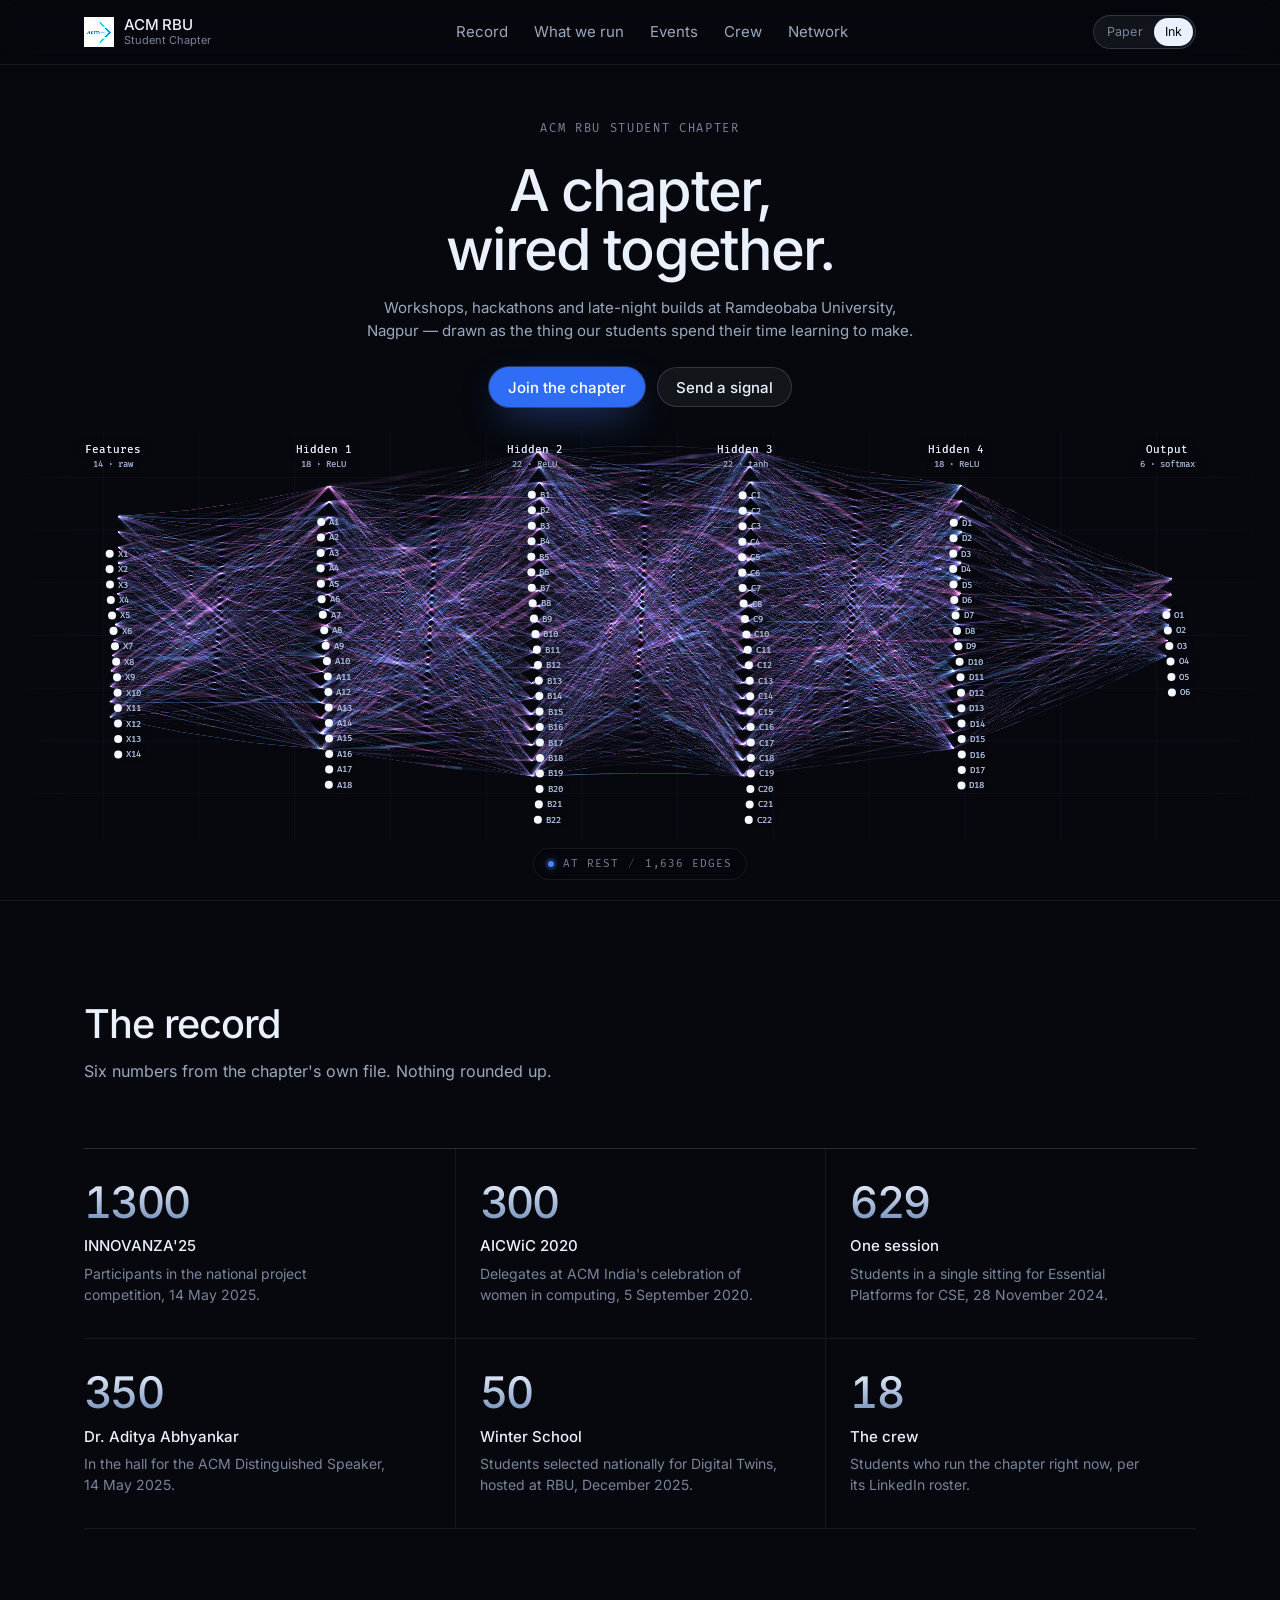
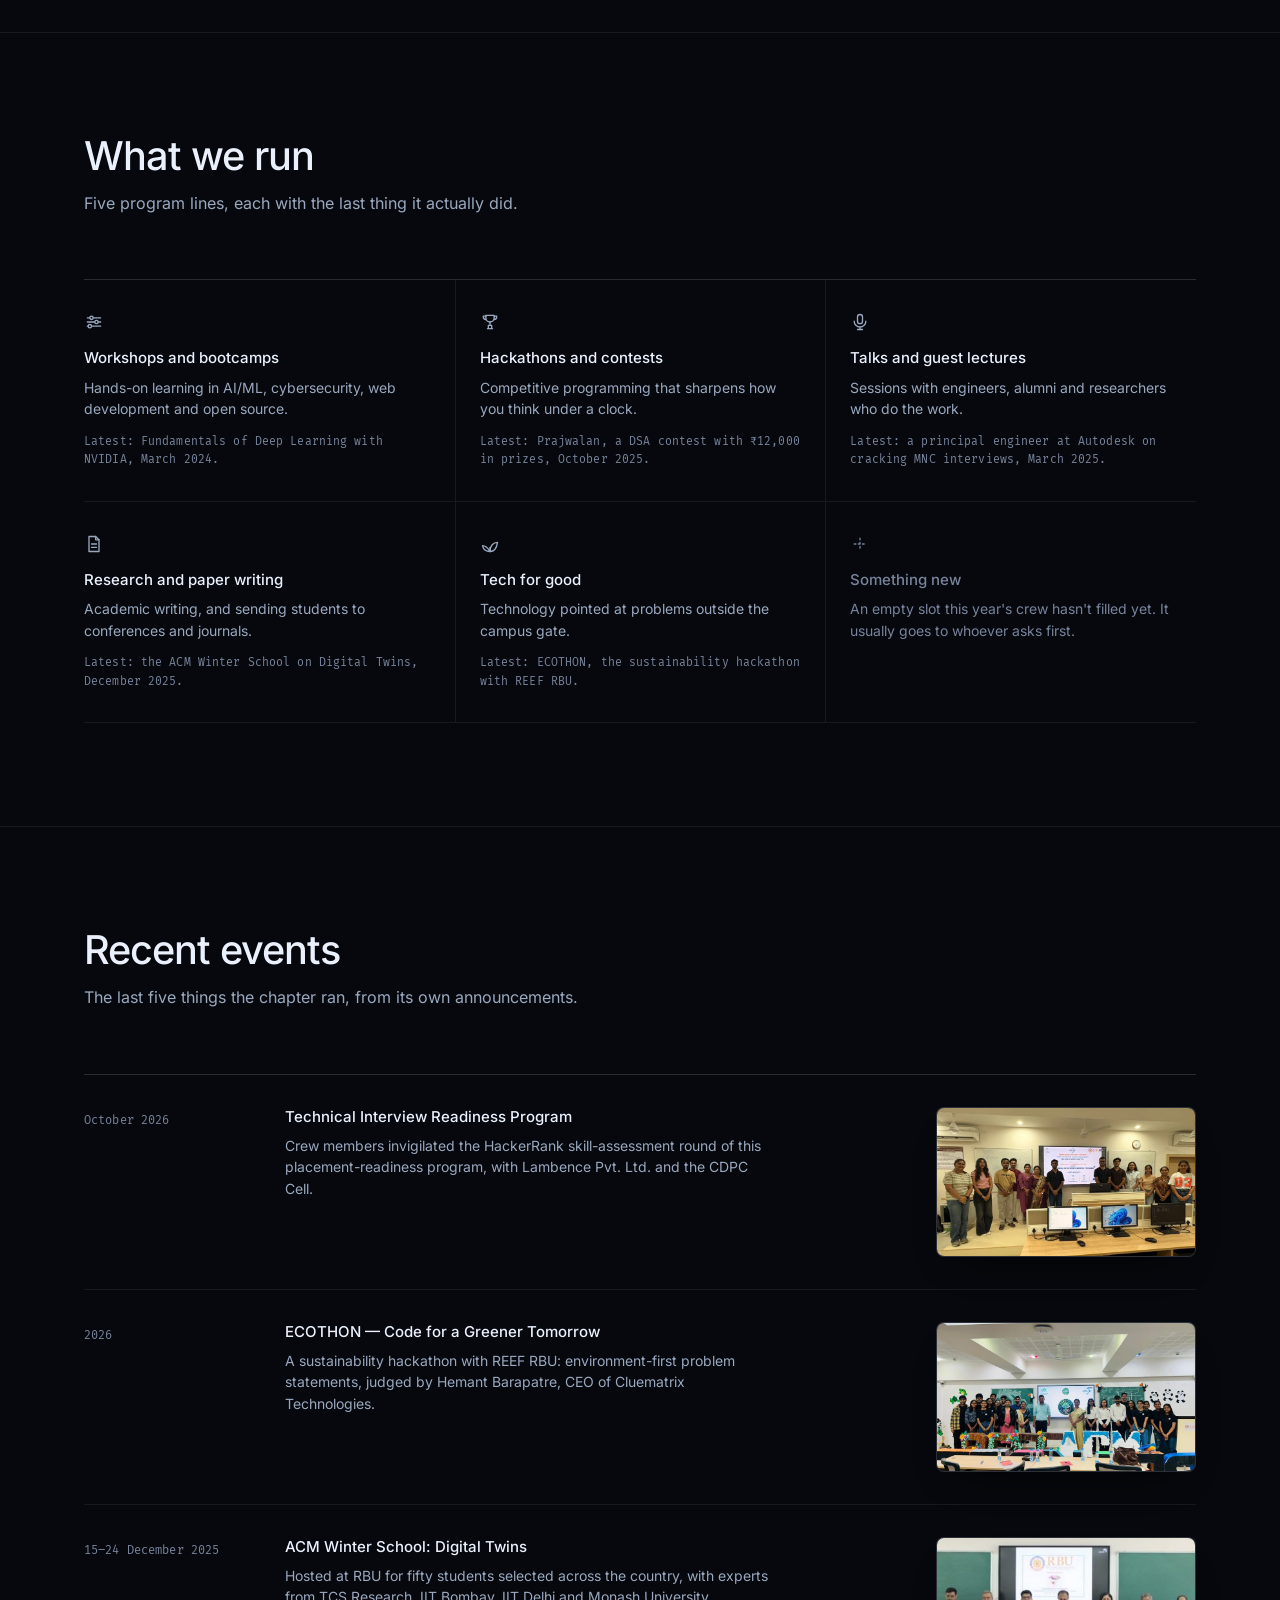
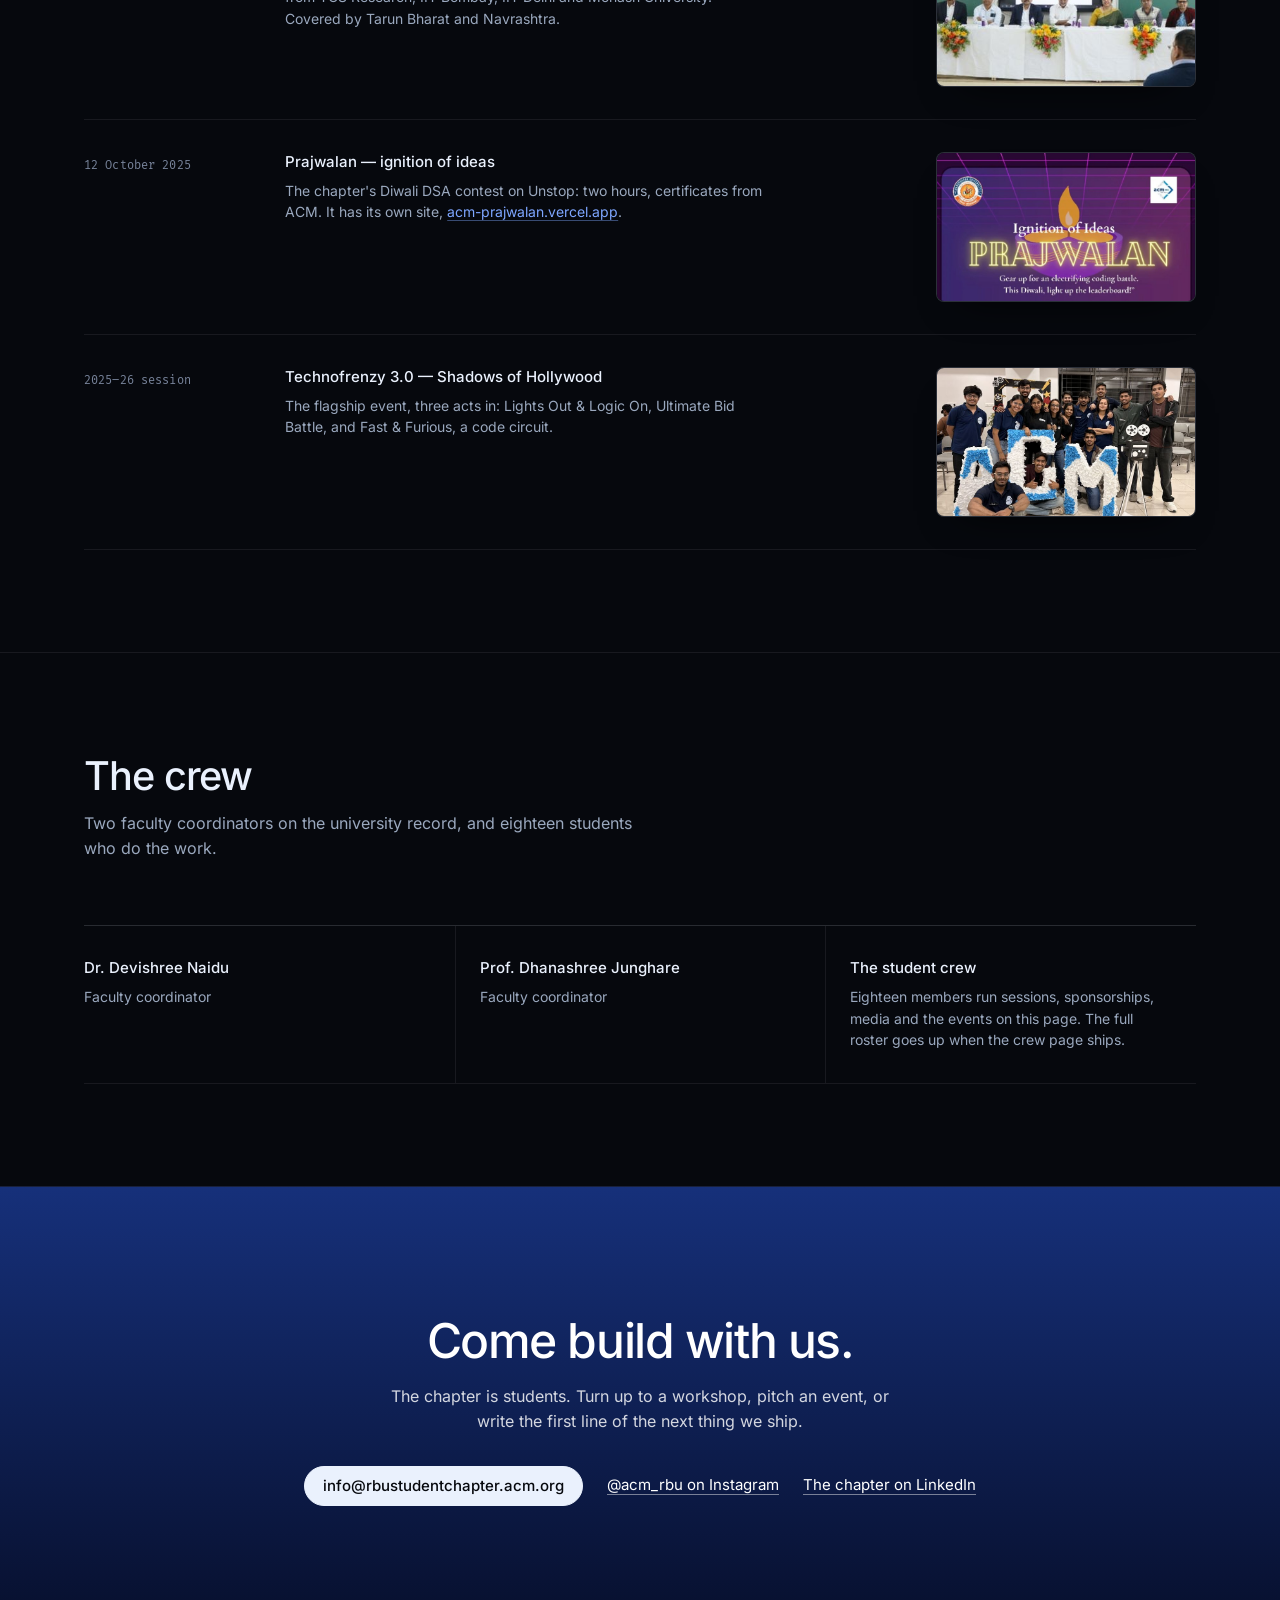
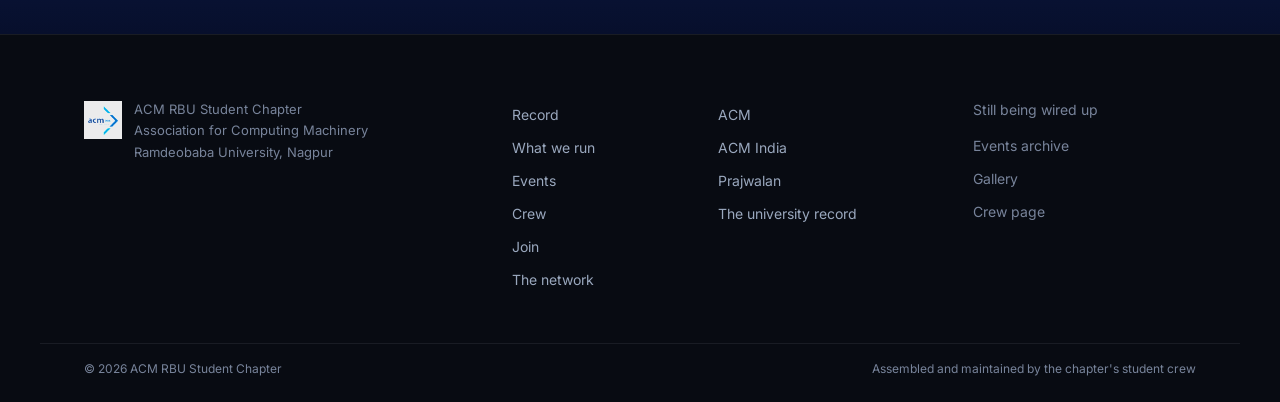
==== commit d2b28f4a: "One theme switch for the site, and a network page that is the chapter in ink The site carries two sk" ====
--- a/src/net.html
+++ b/src/net.html
@@ -4,29 +4,31 @@
 <meta charset="utf-8">
 <meta name="viewport" content="width=device-width, initial-scale=1">
 <meta name="theme-color" content="#06080d">
-<title>The network — ACM RBU Student Chapter</title>
-<meta name="description" content="A live picture of a neural network: two thousand edges, attention moving between them, and the gradient travelling back. Built by the ACM Student Chapter at Ramdeobaba University, Nagpur.">
+<title>ACM RBU Student Chapter — in ink</title>
+<meta name="description" content="The official ACM Student Chapter at Ramdeobaba University, Nagpur: hands-on workshops, hackathons, mentorship and projects, assembled by students since 18 October 2018.">
 <link rel="canonical" href="https://acm-rbu-site.vercel.app/net.html">
 <meta property="og:site_name" content="ACM RBU Student Chapter">
-<meta property="og:title" content="The network — attention, drawn as it happens">
-<meta property="og:description" content="Two thousand edges, seven layers, a signal you can send yourself. A forward pass, attention, and the gradient coming back.">
+<meta property="og:title" content="ACM RBU Student Chapter — in ink">
+<meta property="og:description" content="Where computing is built, not just studied. The chapter, in its dark edition.">
 <meta property="og:url" content="https://acm-rbu-site.vercel.app/net.html">
 <meta property="og:image" content="https://acm-rbu-site.vercel.app/media/og-cover.jpg">
 <meta property="og:type" content="website">
 <meta property="og:locale" content="en_IN">
 <meta name="twitter:card" content="summary_large_image">
-<meta name="twitter:title" content="The network — attention, drawn as it happens">
-<meta name="twitter:description" content="A forward pass, attention, and the gradient coming back, drawn live.">
+<meta name="twitter:title" content="ACM RBU Student Chapter — in ink">
+<meta name="twitter:description" content="Where computing is built, not just studied.">
 <meta name="twitter:image" content="https://acm-rbu-site.vercel.app/media/og-cover.jpg">
 <link rel="icon" type="image/png" href="media/acm-logo-200.png">
 <link rel="apple-touch-icon" href="media/acm-logo-200.png">
 <script>document.documentElement.classList.remove("no-js");
 document.documentElement.classList.add("js");
-try{var th=localStorage.getItem("acm-theme");if(th==="paper"){document.documentElement.classList.remove("ink");document.documentElement.classList.add("paper")}}catch(e){}</script>
+try{if(localStorage.getItem("acm-theme")==="paper"){document.documentElement.classList.remove("ink")}}catch(e){}</script>
 <link rel="stylesheet" href="fonts.css">
 <link rel="stylesheet" href="site.css">
+<link rel="stylesheet" href="ink.css">
 <link rel="stylesheet" href="net.css">
 <script type="module" src="net.js"></script>
+<script src="theme.js" defer></script>
 </head>
 <body>
 <a class="skip" href="#main">Skip to content</a>
@@ -41,85 +43,233 @@
       </span>
     </a>
     <nav class="nav__links" aria-label="Sections">
-      <a href="./#record">Record</a>
-      <a href="./#work">What we run</a>
-      <a href="./#events">Events</a>
-      <a href="./#crew">Crew</a>
+      <a href="#record">Record</a>
+      <a href="#work">What we run</a>
+      <a href="#events">Events</a>
+      <a href="#crew">Crew</a>
       <a href="net.html" aria-current="page">Network</a>
     </nav>
-    <button class="nav__theme" type="button" data-theme aria-label="Switch to the paper theme">
-      <span data-theme-label>Paper</span>
-    </button>
+    <div class="themes" role="group" aria-label="Colour theme">
+      <button class="themes__btn" type="button" data-theme-set="paper">Paper</button>
+      <button class="themes__btn" type="button" data-theme-set="ink">Ink</button>
+    </div>
   </div>
 </header>
 
 <main id="main">
 
-  <!-- ============ the field: a graph you can send a signal through ============ -->
+  <!-- ============ hero: the chapter, drawn as a network ============ -->
   <section class="nethero" id="field">
-    <canvas class="nethero__stage" data-net aria-hidden="true"></canvas>
-    <div class="nethero__veil" aria-hidden="true"></div>
+    <div class="netfield" aria-hidden="true">
+      <canvas class="netfield__wires" data-net></canvas>
+      <canvas class="netfield__chrome" data-chrome></canvas>
+    </div>
 
     <div class="wrap nethero__copy">
-      <p class="eyebrow">A working picture</p>
-      <h1>Attention, drawn<br>as it happens.</h1>
-      <p class="nethero__lead">Two thousand edges, seven layers, and a signal you can send
-      yourself. This is the page's own model of a forward pass, of attention moving between
-      wires, and of the gradient coming back the way it came.</p>
+      <p class="eyebrow">ACM RBU Student Chapter</p>
+      <h1>A chapter,<br>wired together.</h1>
+      <p class="nethero__lead">Workshops, hackathons and late-night builds at Ramdeobaba University,
+      Nagpur — drawn as the thing our students spend their time learning to make.</p>
       <div class="nethero__cta">
-        <button class="btn btn--primary" type="button" data-fire>Fire a pass</button>
-        <a class="btn btn--quiet" href="#how">How it works</a>
+        <a class="btn btn--primary" href="#join">Join the chapter</a>
+        <button class="btn btn--quiet" type="button" data-fire>Send a signal</button>
       </div>
-      <p class="nethero__hint">Click anywhere in the field to send a signal through it.</p>
     </div>
 
     <div class="nethero__hud" aria-hidden="true">
       <span class="hud__dot" data-hud-dot></span>
-      <span data-hud-mode>forward pass</span>
+      <span data-hud-mode>at rest</span>
       <span class="hud__sep">/</span>
-      <span data-hud-count>2,328 edges</span>
-    </div>
-  </section>
-
-  <!-- ============ how it works ============ -->
-  <section class="sect" id="how">
+      <span data-hud-count>1,636 edges</span>
+    </div>
+  </section>
+
+  <!-- ============ the record ============ -->
+  <section class="sect" id="record">
     <div class="wrap">
-      <div class="sect__head">
-        <h2>What you are looking at</h2>
-        <p>Three things happen on those wires every time you fire a pass. Nothing moves
-        through the graph until you do.</p>
+      <header class="sect__head">
+        <h2>The record</h2>
+        <p class="sect__note">Six numbers from the chapter's own file. Nothing rounded up.</p>
+      </header>
+      <ol class="stats">
+        <li>
+          <span class="stats__n">1300</span>
+          <h3>INNOVANZA'25</h3>
+          <p>Participants in the national project competition, 14 May 2025.</p>
+        </li>
+        <li>
+          <span class="stats__n">300</span>
+          <h3>AICWiC 2020</h3>
+          <p>Delegates at ACM India's celebration of women in computing, 5 September 2020.</p>
+        </li>
+        <li>
+          <span class="stats__n">629</span>
+          <h3>One session</h3>
+          <p>Students in a single sitting for Essential Platforms for CSE, 28 November 2024.</p>
+        </li>
+        <li>
+          <span class="stats__n">350</span>
+          <h3>Dr. Aditya Abhyankar</h3>
+          <p>In the hall for the ACM Distinguished Speaker, 14 May 2025.</p>
+        </li>
+        <li>
+          <span class="stats__n">50</span>
+          <h3>Winter School</h3>
+          <p>Students selected nationally for Digital Twins, hosted at RBU, December 2025.</p>
+        </li>
+        <li>
+          <span class="stats__n">18</span>
+          <h3>The crew</h3>
+          <p>Students who run the chapter right now, per its LinkedIn roster.</p>
+        </li>
+      </ol>
+    </div>
+  </section>
+
+  <!-- ============ what we run ============ -->
+  <section class="sect" id="work">
+    <div class="wrap">
+      <header class="sect__head">
+        <h2>What we run</h2>
+        <p class="sect__note">Five program lines, each with the last thing it actually did.</p>
+      </header>
+      <ul class="grid6">
+        <li>
+          <svg class="ico" viewBox="0 0 24 24" fill="none" stroke="currentColor" stroke-width="1.6" aria-hidden="true"><path d="M4 7h16M4 12h16M4 17h16"/><circle cx="9" cy="7" r="2" fill="var(--bg)"/><circle cx="15" cy="12" r="2" fill="var(--bg)"/><circle cx="7" cy="17" r="2" fill="var(--bg)"/></svg>
+          <h3>Workshops and bootcamps</h3>
+          <p>Hands-on learning in AI/ML, cybersecurity, web development and open source.</p>
+          <p class="grid6__last">Latest: Fundamentals of Deep Learning with NVIDIA, March 2024.</p>
+        </li>
+        <li>
+          <svg class="ico" viewBox="0 0 24 24" fill="none" stroke="currentColor" stroke-width="1.6" aria-hidden="true"><path d="M7 4h10v3a5 5 0 0 1-10 0z"/><path d="M7 5H4v1a3 3 0 0 0 3 3M17 5h3v1a3 3 0 0 1-3 3"/><path d="M12 12v4M9 20h6M10 16h4v4h-4z"/></svg>
+          <h3>Hackathons and contests</h3>
+          <p>Competitive programming that sharpens how you think under a clock.</p>
+          <p class="grid6__last">Latest: Prajwalan, a DSA contest with ₹12,000 in prizes, October 2025.</p>
+        </li>
+        <li>
+          <svg class="ico" viewBox="0 0 24 24" fill="none" stroke="currentColor" stroke-width="1.6" aria-hidden="true"><rect x="9" y="3" width="6" height="11" rx="3"/><path d="M5 11a7 7 0 0 0 14 0M12 18v3M9 21h6"/></svg>
+          <h3>Talks and guest lectures</h3>
+          <p>Sessions with engineers, alumni and researchers who do the work.</p>
+          <p class="grid6__last">Latest: a principal engineer at Autodesk on cracking MNC interviews, March 2025.</p>
+        </li>
+        <li>
+          <svg class="ico" viewBox="0 0 24 24" fill="none" stroke="currentColor" stroke-width="1.6" aria-hidden="true"><path d="M6 3h8l4 4v14H6z"/><path d="M14 3v4h4M9 12h6M9 16h6"/></svg>
+          <h3>Research and paper writing</h3>
+          <p>Academic writing, and sending students to conferences and journals.</p>
+          <p class="grid6__last">Latest: the ACM Winter School on Digital Twins, December 2025.</p>
+        </li>
+        <li>
+          <svg class="ico" viewBox="0 0 24 24" fill="none" stroke="currentColor" stroke-width="1.6" aria-hidden="true"><path d="M12 21c0-7 4-11 9-11-1 7-4 11-9 11z"/><path d="M12 21C9 16 6 14 3 14c1 5 4 7 9 7z"/><path d="M12 21v-5"/></svg>
+          <h3>Tech for good</h3>
+          <p>Technology pointed at problems outside the campus gate.</p>
+          <p class="grid6__last">Latest: ECOTHON, the sustainability hackathon with REEF RBU.</p>
+        </li>
+        <li class="grid6__open">
+          <svg class="ico" viewBox="0 0 24 24" fill="none" stroke="currentColor" stroke-width="1.6" aria-hidden="true"><path d="M12 5v14M5 12h14" stroke-dasharray="2 3"/></svg>
+          <h3>Something new</h3>
+          <p>An empty slot this year's crew hasn't filled yet. It usually goes to whoever asks first.</p>
+        </li>
+      </ul>
+    </div>
+  </section>
+
+  <!-- ============ events ============ -->
+  <section class="sect" id="events">
+    <div class="wrap">
+      <header class="sect__head">
+        <h2>Recent events</h2>
+        <p class="sect__note">The last five things the chapter ran, from its own announcements.</p>
+      </header>
+      <ul class="log">
+        <li class="log__item">
+          <p class="log__date">October 2026</p>
+          <div class="log__body">
+            <h3>Technical Interview Readiness Program</h3>
+            <p>Crew members invigilated the HackerRank skill-assessment round of this
+            placement-readiness program, with Lambence Pvt. Ltd. and the CDPC Cell.</p>
+          </div>
+          <img src="media/post-2026-10-11-b.jpg" alt="The chapter crew with faculty and guests at the Technical Interview Readiness Program" width="800" height="600" loading="lazy">
+        </li>
+        <li class="log__item">
+          <p class="log__date">2026</p>
+          <div class="log__body">
+            <h3>ECOTHON — Code for a Greener Tomorrow</h3>
+            <p>A sustainability hackathon with REEF RBU: environment-first problem statements,
+            judged by Hemant Barapatre, CEO of Cluematrix Technologies.</p>
+          </div>
+          <img src="media/post-2026-02-04-a.jpg" alt="The crew with guests after ECOTHON, in front of the event board" width="800" height="600" loading="lazy">
+        </li>
+        <li class="log__item">
+          <p class="log__date">15–24 December 2025</p>
+          <div class="log__body">
+            <h3>ACM Winter School: Digital Twins</h3>
+            <p>Hosted at RBU for fifty students selected across the country, with experts from
+            TCS Research, IIT Bombay, IIT Delhi and Monash University. Covered by Tarun Bharat
+            and Navrashtra.</p>
+          </div>
+          <img src="media/post-2025-12-winter.jpg" alt="Faculty and guests at the head table during the ACM Winter School 2025 inauguration" width="400" height="250" loading="lazy">
+        </li>
+        <li class="log__item">
+          <p class="log__date">12 October 2025</p>
+          <div class="log__body">
+            <h3>Prajwalan — ignition of ideas</h3>
+            <p>The chapter's Diwali DSA contest on Unstop: two hours, certificates from ACM.
+            It has its own site, <a href="https://acm-prajwalan.vercel.app/">acm-prajwalan.vercel.app</a>.</p>
+          </div>
+          <img src="media/post-2025-10-prajwalan.jpg" alt="The Prajwalan announcement card: a lit diya and the words Ignition of Ideas" width="800" height="420" loading="lazy">
+        </li>
+        <li class="log__item">
+          <p class="log__date">2025–26 session</p>
+          <div class="log__body">
+            <h3>Technofrenzy 3.0 — Shadows of Hollywood</h3>
+            <p>The flagship event, three acts in: Lights Out &amp; Logic On, Ultimate Bid Battle,
+            and Fast &amp; Furious, a code circuit.</p>
+          </div>
+          <img src="media/post-2026-01-technofrenzy.jpg" alt="The crew with a giant ACM letter cut-out at Technofrenzy 3.0" width="800" height="600" loading="lazy">
+        </li>
+      </ul>
+    </div>
+  </section>
+
+  <!-- ============ crew ============ -->
+  <section class="sect" id="crew">
+    <div class="wrap">
+      <header class="sect__head">
+        <h2>The crew</h2>
+        <p class="sect__note">Two faculty coordinators on the university record, and eighteen
+        students who do the work.</p>
+      </header>
+      <ul class="people">
+        <li>
+          <h3>Dr. Devishree Naidu</h3>
+          <p>Faculty coordinator</p>
+        </li>
+        <li>
+          <h3>Prof. Dhanashree Junghare</h3>
+          <p>Faculty coordinator</p>
+        </li>
+        <li>
+          <h3>The student crew</h3>
+          <p>Eighteen members run sessions, sponsorships, media and the events on this page.
+          The full roster goes up when the crew page ships.</p>
+        </li>
+      </ul>
+    </div>
+  </section>
+
+  <!-- ============ join ============ -->
+  <section class="sect sect--join" id="join">
+    <div class="wrap join">
+      <h2>Come build with us.</h2>
+      <p class="join__note">The chapter is students. Turn up to a workshop, pitch an event, or
+      write the first line of the next thing we ship.</p>
+      <div class="join__links">
+        <a class="btn btn--inverse" href="mailto:info@rbustudentchapter.acm.org">info@rbustudentchapter.acm.org</a>
+        <a class="join__text" href="https://www.instagram.com/acm_rbu/" rel="noopener" target="_blank">@acm_rbu on Instagram</a>
+        <a class="join__text" href="https://www.linkedin.com/company/acm-rbu-student-chapter" rel="noopener" target="_blank">The chapter on LinkedIn</a>
       </div>
-
-      <div class="netgrid">
-        <article class="netcard">
-          <p class="netcard__n">01</p>
-          <h3>Forward</h3>
-          <p>Every edge carries an activation from one layer to the next. The bright heads are
-          the ones moving right now; the dim lines are the ones waiting their turn. Seven
-          layers, fourteen nodes in the first and last, forty-four in the middle.</p>
-        </article>
-        <article class="netcard">
-          <p class="netcard__n">02</p>
-          <h3>Attention</h3>
-          <p>Not every wire matters equally. At any moment a handful of edges take most of the
-          signal, and which handful it is changes from pass to pass. That is the whole trick:
-          the network decides where to look, then looks there harder.</p>
-        </article>
-        <article class="netcard">
-          <p class="netcard__n">03</p>
-          <h3>Backward</h3>
-          <p>When a pass ends the direction reverses and the field turns warm. Gradients travel
-          the same edges home, and every edge that carried a lot of signal on the way out
-          carries a lot of blame on the way back.</p>
-        </article>
-      </div>
-
-      <p class="netnote">This is a visual model, not a trained network. Every weight on the
-      page is a hash of its own index — no data, no training, nothing to be accurate about.
-      The structure is real; the numbers are decoration.</p>
-    </div>
-  </section>
-
+    </div>
+  </section>
 </main>
 
 <footer class="foot">
@@ -131,11 +281,12 @@
       Ramdeobaba University, Nagpur</p>
     </div>
     <nav class="foot__col" aria-label="Sections">
-      <a href="./#record">Record</a>
-      <a href="./#work">What we run</a>
-      <a href="./#events">Events</a>
-      <a href="./#crew">Crew</a>
-      <a href="./#join">Join</a>
+      <a href="#record">Record</a>
+      <a href="#work">What we run</a>
+      <a href="#events">Events</a>
+      <a href="#crew">Crew</a>
+      <a href="#join">Join</a>
+      <a href="net.html">The network</a>
     </nav>
     <nav class="foot__col" aria-label="Elsewhere">
       <a href="https://www.acm.org" rel="noopener" target="_blank">ACM</a>
@@ -150,6 +301,10 @@
       <span>Crew page</span>
     </div>
   </div>
+  <div class="wrap foot__legal">
+    <span>© 2026 ACM RBU Student Chapter</span>
+    <span>Assembled and maintained by the chapter's student crew</span>
+  </div>
 </footer>
 </body>
 </html>
--- a/src/site.css
+++ b/src/site.css
@@ -13,9 +13,7 @@
 
   --fg: #0b0f14;
   --fg-2: #4c5869;
-  --fg-3: #78859a;
-
-  --ink: #0b0f14;
+  --fg-3: #657288;
 
   --accent: #2f6df6;
   --accent-lit: #1b56d8;
@@ -23,6 +21,35 @@
 
   --line: rgba(11, 15, 20, 0.13);
   --line-soft: rgba(11, 15, 20, 0.07);
+
+  /* every surface that has to answer the theme, so the ink set in ink.css can
+     swap it without a single selector repeating itself */
+  --nav-bg: rgba(255, 255, 255, 0.82);
+  --nav-hover-bg: rgba(11, 15, 20, 0.05);
+  --sel-bg: rgba(47, 109, 246, 0.18);
+  --link-line: rgba(27, 86, 216, 0.35);
+
+  --btn-quiet-bg: rgba(11, 15, 20, 0.03);
+  --btn-quiet-bg-hover: rgba(11, 15, 20, 0.06);
+  --btn-quiet-line-hover: rgba(11, 15, 20, 0.2);
+  --btn-quiet-hero-bg: rgba(255, 255, 255, 0.6);
+  --btn-primary-bg: var(--accent);
+  --btn-primary-hover: #2a72d4;
+  --btn-shadow: 0 0 0 1px rgba(50, 128, 231, 0.2), 0 10px 30px -12px rgba(50, 128, 231, 0.75);
+  --btn-shadow-hover: 0 0 0 1px rgba(50, 128, 231, 0.3), 0 16px 34px -12px rgba(50, 128, 231, 0.85);
+  --btn-inverse-bg: #0b0f14;
+  --btn-inverse-fg: #ffffff;
+  --btn-inverse-hover: #1b232e;
+
+  --hero-wash: radial-gradient(70% 50% at 50% 74%, rgba(47, 109, 246, 0.09), rgba(255, 255, 255, 0) 70%);
+  --glow-opacity: 0.55;
+
+  --stats-a: #0b0f14;
+  --stats-b: #56719c;
+  --card-shadow: 0 18px 36px -26px rgba(11, 15, 20, 0.45);
+
+  --join-a: #2f6df6;
+  --join-b: #1247b8;
 
   --font-sans: "Inter", "Segoe UI", system-ui, -apple-system, sans-serif;
   --font-mono: "Fira Mono", ui-monospace, "Cascadia Mono", Consolas, monospace;
@@ -100,7 +127,7 @@
   color: var(--accent-lit);
   text-decoration-thickness: 1px;
   text-underline-offset: 3px;
-  text-decoration-color: rgba(27, 86, 216, 0.35);
+  text-decoration-color: var(--link-line);
 }
 
 a:hover {
@@ -108,7 +135,7 @@
 }
 
 ::selection {
-  background: rgba(47, 109, 246, 0.18);
+  background: var(--sel-bg);
   color: var(--fg);
 }
 
@@ -133,7 +160,7 @@
   padding: 10px 14px;
   border-radius: var(--r-pill);
   background: var(--fg);
-  color: var(--ink);
+  color: var(--bg);
   font-size: 14px;
   font-weight: 500;
   text-decoration: none;
@@ -151,7 +178,7 @@
   position: sticky;
   top: 0;
   z-index: 50;
-  background: rgba(255, 255, 255, 0.82);
+  background: var(--nav-bg);
   border-bottom: 1px solid var(--line-soft);
   backdrop-filter: saturate(160%) blur(14px);
   -webkit-backdrop-filter: saturate(160%) blur(14px);
@@ -212,7 +239,44 @@
 
 .nav__links a:hover {
   color: var(--fg);
-  background: rgba(11, 15, 20, 0.05);
+  background: var(--nav-hover-bg);
+}
+
+/* ---------------------------------------------------------------- themes -- */
+
+/* Two buttons rather than one, so the control says what the two themes are
+   called instead of naming only the one you are not in. */
+.themes {
+  display: inline-flex;
+  flex: none;
+  padding: 2px;
+  border: 1px solid var(--line);
+  border-radius: var(--r-pill);
+  background: var(--btn-quiet-bg);
+}
+
+.themes__btn {
+  min-height: 28px;
+  padding: 0 11px;
+  border: 0;
+  border-radius: var(--r-pill);
+  background: transparent;
+  color: var(--fg-3);
+  font: inherit;
+  font-size: 12.5px;
+  line-height: 1;
+  letter-spacing: 0.01em;
+  cursor: pointer;
+  transition: color 0.15s ease, background-color 0.15s ease;
+}
+
+.themes__btn:hover {
+  color: var(--fg);
+}
+
+.themes__btn[aria-pressed="true"] {
+  background: var(--fg);
+  color: var(--bg);
 }
 
 /* --------------------------------------------------------------- buttons -- */
@@ -236,21 +300,21 @@
 }
 
 .btn--primary {
-  background: var(--accent);
-  border-color: var(--accent);
+  background: var(--btn-primary-bg);
+  border-color: var(--btn-primary-bg);
   color: #fff;
-  box-shadow: 0 0 0 1px rgba(50, 128, 231, 0.2), 0 10px 30px -12px rgba(50, 128, 231, 0.75);
+  box-shadow: var(--btn-shadow);
 }
 
 .btn--primary:hover {
-  background: #2a72d4;
-  border-color: #2a72d4;
+  background: var(--btn-primary-hover);
+  border-color: var(--btn-primary-hover);
   transform: translateY(-1px);
-  box-shadow: 0 0 0 1px rgba(50, 128, 231, 0.3), 0 16px 34px -12px rgba(50, 128, 231, 0.85);
+  box-shadow: var(--btn-shadow-hover);
 }
 
 .btn--quiet {
-  background: rgba(11, 15, 20, 0.03);
+  background: var(--btn-quiet-bg);
   border-color: var(--line);
   color: var(--fg);
 }
@@ -258,25 +322,25 @@
 /* over the field a quiet button frosts what is behind it, so the glyphs
    never read as noise inside the label */
 .hero .btn--quiet {
-  background: rgba(255, 255, 255, 0.6);
+  background: var(--btn-quiet-hero-bg);
   -webkit-backdrop-filter: blur(14px) saturate(1.2);
   backdrop-filter: blur(14px) saturate(1.2);
 }
 
 .btn--quiet:hover {
-  background: rgba(11, 15, 20, 0.06);
-  border-color: rgba(11, 15, 20, 0.2);
+  background: var(--btn-quiet-bg-hover);
+  border-color: var(--btn-quiet-line-hover);
   transform: translateY(-1px);
 }
 
 .btn--inverse {
-  background: var(--fg);
-  border-color: var(--fg);
-  color: #fff;
+  background: var(--btn-inverse-bg);
+  border-color: var(--btn-inverse-bg);
+  color: var(--btn-inverse-fg);
 }
 
 .btn--inverse:hover {
-  background: #1b232e;
+  background: var(--btn-inverse-hover);
   transform: translateY(-1px);
 }
 
@@ -290,9 +354,7 @@
 
 .hero {
   position: relative;
-  background:
-    radial-gradient(70% 50% at 50% 74%, rgba(47, 109, 246, 0.09), rgba(255, 255, 255, 0) 70%),
-    var(--bg);
+  background: var(--hero-wash), var(--bg);
 }
 
 /* By default the hero is a column: copy, then a slab holding the stage. The
@@ -425,7 +487,7 @@
   width: 100%;
   height: 100%;
   display: block;
-  opacity: 0.55;
+  opacity: var(--glow-opacity);
   pointer-events: none;
 }
 
@@ -531,7 +593,7 @@
   line-height: 1;
   letter-spacing: -0.04em;
   font-variant-numeric: tabular-nums;
-  background: linear-gradient(180deg, #0b0f14 0%, #56719c 100%);
+  background: linear-gradient(180deg, var(--stats-a) 0%, var(--stats-b) 100%);
   -webkit-background-clip: text;
   background-clip: text;
   color: transparent;
@@ -662,7 +724,7 @@
   border-radius: var(--r);
   background: var(--panel);
   border: 1px solid var(--line);
-  box-shadow: 0 18px 36px -26px rgba(11, 15, 20, 0.45);
+  box-shadow: var(--card-shadow);
 }
 
 /* ------------------------------------------------------------------ crew -- */
@@ -701,7 +763,7 @@
 /* ------------------------------------------------------------------ join -- */
 
 .sect--join {
-  background: linear-gradient(180deg, #2f6df6 0%, #1247b8 100%);
+  background: linear-gradient(180deg, var(--join-a) 0%, var(--join-b) 100%);
   border-top-color: transparent;
   padding-block: clamp(88px, 10vw, 148px);
   color: #fff;
--- a/src/ink.css
+++ b/src/ink.css
@@ -0,0 +1,85 @@
+/* ==========================================================================
+   The ink set.
+
+   One block of tokens, loaded by both pages after site.css. Nothing here is a
+   second design: it is the same system with the paper taken away, so the ink
+   has to carry the figure at the same contrast the blue carries on white.
+
+   `html.ink` is the only switch. The theme script adds it before first paint,
+   so nothing flashes, and every surface below is a token the base sheet already
+   reads - no component is duplicated to get here.
+   ========================================================================== */
+
+html.ink {
+  color-scheme: dark;
+
+  --bg: #06080d;
+  --bg-deep: #080b12;
+  --panel: #0a0e16;
+
+  --fg: #eaf1fd;
+  --fg-2: #9aa8be;
+  --fg-3: #78849b;
+
+  --accent: #4a83ff;
+  --accent-lit: #7ea6ff;
+  --accent-deep: #2f6df6;
+
+  --line: rgba(234, 241, 253, 0.15);
+  --line-soft: rgba(234, 241, 253, 0.075);
+
+  --nav-bg: rgba(6, 8, 13, 0.72);
+  --nav-hover-bg: rgba(234, 241, 253, 0.08);
+  --sel-bg: rgba(90, 140, 255, 0.3);
+  --link-line: rgba(126, 166, 255, 0.42);
+
+  --btn-quiet-bg: rgba(234, 241, 253, 0.055);
+  --btn-quiet-bg-hover: rgba(234, 241, 253, 0.11);
+  --btn-quiet-line-hover: rgba(234, 241, 253, 0.24);
+  --btn-quiet-hero-bg: rgba(10, 14, 22, 0.58);
+  --btn-primary-bg: #2f6df6;
+  --btn-primary-hover: #2a63e8;
+  --btn-shadow: 0 0 0 1px rgba(90, 140, 255, 0.35), 0 14px 40px -14px rgba(74, 131, 255, 0.95);
+  --btn-shadow-hover: 0 0 0 1px rgba(120, 165, 255, 0.45), 0 18px 46px -14px rgba(74, 131, 255, 1);
+  --btn-inverse-bg: #eaf1fd;
+  --btn-inverse-fg: #06080d;
+  --btn-inverse-hover: #ffffff;
+
+  --hero-wash: radial-gradient(70% 50% at 50% 74%, rgba(47, 109, 246, 0.17), rgba(6, 8, 13, 0) 70%);
+  --glow-opacity: 0.72;
+
+  --stats-a: #eaf1fd;
+  --stats-b: #6f8ab8;
+  --card-shadow: 0 20px 40px -26px rgba(0, 0, 0, 0.95);
+
+  --join-a: #16307a;
+  --join-b: #070f2c;
+}
+
+/* the logotypes are drawn for paper, so they get lifted rather than inverted */
+html.ink .brand__logo {
+  filter: brightness(1.35) saturate(1.1);
+}
+
+html.ink .foot__brand img {
+  filter: brightness(1.3);
+}
+
+/* Without WebGL the poster stands in for the field. It is blue ink on white
+   paper; invert plus a half turn of hue keeps the mark blue and puts the paper
+   under it, instead of multiplying white onto a black page. */
+html.ink .stage-poster {
+  mix-blend-mode: screen;
+  filter: invert(1) hue-rotate(180deg) saturate(0.9);
+}
+
+/* the section that closes the page is the one place the accent stays a slab,
+   so in ink it is the deep end of the same blue rather than a full-brightness
+   block in the middle of a dark page */
+html.ink .sect--join {
+  border-top: 1px solid var(--line-soft);
+}
+
+html.ink .sect--join :focus-visible {
+  outline-color: #fff;
+}
--- a/src/net.css
+++ b/src/net.css
@@ -1,155 +1,71 @@
 /* ==========================================================================
    The network page.
 
-   Its own theme: near-black so a pulse can actually glow, with a paper
-   variant that keeps the same drawing and swaps the ink for the site's blue.
-   Everything below either sets that theme or lays out the field.
+   The ink and paper tokens live in ink.css, shared with the rest of the site;
+   this sheet only lays out what is unique to this page — the field that the
+   chapter's network is drawn in, and the readout under it.
+
+   The field is two canvases stacked: wires underneath (WebGL, additive in ink)
+   and the drawing's chrome on top (Canvas2D, so the column captions and node
+   tags are real text). Nothing below sets a colour that the two themes
+   disagree about; the canvas reads its palette from the class on <html>.
    ========================================================================== */
-
-/* --------------------------------------------------------------- theme -- */
-
-html.ink {
-  color-scheme: dark;
-
-  --bg: #06080d;
-  --bg-deep: #080b12;
-  --panel: #0a0e16;
-
-  --fg: #eaf1fd;
-  --fg-2: #94a3ba;
-  --fg-3: #66748a;
-
-  --ink: #eaf1fd;
-
-  --accent: #4a83ff;
-  --accent-lit: #6c9bff;
-  --accent-deep: #2f6df6;
-
-  --line: rgba(234, 241, 253, 0.15);
-  --line-soft: rgba(234, 241, 253, 0.075);
-}
-
-html.ink .nav {
-  background: rgba(6, 8, 13, 0.7);
-}
-
-html.ink .nav__links a:hover {
-  background: rgba(234, 241, 253, 0.08);
-}
-
-html.ink .btn--quiet {
-  background: rgba(234, 241, 253, 0.06);
-  border-color: var(--line);
-  color: var(--fg);
-}
-
-html.ink .btn--quiet:hover {
-  background: rgba(234, 241, 253, 0.11);
-  border-color: rgba(234, 241, 253, 0.24);
-}
-
-html.ink .btn--primary {
-  background: #3d78ff;
-  border-color: #3d78ff;
-  color: #fff;
-  box-shadow: 0 0 0 1px rgba(90, 140, 255, 0.35), 0 14px 40px -14px rgba(74, 131, 255, 0.95);
-}
-
-html.ink .btn--primary:hover {
-  background: #4f87ff;
-  border-color: #4f87ff;
-}
-
-html.ink .brand__logo {
-  filter: brightness(1.35) saturate(1.1);
-}
-
-html.ink .foot__brand img {
-  filter: brightness(1.3);
-}
-
-/* ----------------------------------------------------------- theme switch -- */
-
-.nav__theme {
-  flex: none;
-  min-height: 32px;
-  padding: 0 12px;
-  border: 1px solid var(--line);
-  border-radius: var(--r-pill);
-  background: transparent;
-  color: var(--fg-2);
-  font: inherit;
-  font-size: 13px;
-  letter-spacing: 0.01em;
-  cursor: pointer;
-  transition: color 0.15s ease, border-color 0.15s ease, background-color 0.15s ease;
-}
-
-.nav__theme:hover {
-  color: var(--fg);
-  border-color: rgba(128, 160, 255, 0.45);
-}
-
-.nav__theme:focus-visible {
-  outline: 2px solid var(--accent);
-  outline-offset: 2px;
-}
 
 /* --------------------------------------------------------------- the field -- */
 
 .nethero {
   position: relative;
+  /* the copy, the drawing and the readout each get their own row: the network
+     never has to be read through a headline */
   display: grid;
-  place-items: center;
-  min-height: calc(100svh - 65px);
+  grid-template-rows: auto minmax(210px, 1fr) auto;
+  min-height: min(calc(100svh - 65px), 860px);
   overflow: hidden;
   isolation: isolate;
 }
 
-.nethero__stage {
+/* the drawing runs edge to edge; only the ends are feathered, so it reads as a
+   running system rather than a picture on a card */
+.netfield {
+  position: relative;
+  grid-row: 2;
+  min-height: 210px;
+  -webkit-mask-image: linear-gradient(
+    to right,
+    transparent 0,
+    #000 6%,
+    #000 94%,
+    transparent 100%
+  );
+  mask-image: linear-gradient(
+    to right,
+    transparent 0,
+    #000 6%,
+    #000 94%,
+    transparent 100%
+  );
+}
+
+.netfield canvas {
   position: absolute;
   inset: 0;
+  display: block;
   width: 100%;
   height: 100%;
-  display: block;
-  /* one radial does both jobs: a quiet hole behind the type, and a field that
-     fades out at the edges instead of stopping like a picture */
-  -webkit-mask-image: radial-gradient(
-    ellipse 76% 72% at 50% 50%,
-    rgba(0, 0, 0, 0.1) 0%,
-    rgba(0, 0, 0, 0.42) 26%,
-    #000 52%,
-    #000 74%,
-    transparent 100%
-  );
-  mask-image: radial-gradient(
-    ellipse 76% 72% at 50% 50%,
-    rgba(0, 0, 0, 0.1) 0%,
-    rgba(0, 0, 0, 0.42) 26%,
-    #000 52%,
-    #000 74%,
-    transparent 100%
-  );
-}
-
-/* a soft hole behind the type, so the copy never fights the wires */
-.nethero__veil {
-  position: absolute;
-  inset: 0;
   pointer-events: none;
-  background:
-    radial-gradient(ellipse 52% 38% at 50% 46%,
-      color-mix(in srgb, var(--bg) 94%, transparent) 0%,
-      color-mix(in srgb, var(--bg) 74%, transparent) 42%,
-      color-mix(in srgb, var(--bg) 26%, transparent) 72%,
-      transparent 100%);
+}
+
+/* the wires may glow; nothing else is allowed to paint over the type */
+.netfield__chrome {
+  z-index: 1;
 }
 
 .nethero__copy {
   position: relative;
   z-index: 2;
+  grid-row: 1;
   text-align: center;
-  padding-block: clamp(88px, 15vh, 168px) clamp(88px, 14vh, 150px);
+  padding-block: clamp(40px, 6vh, 68px) var(--s5);
 }
 
 .eyebrow {
@@ -162,20 +78,20 @@
 }
 
 .nethero h1 {
-  max-width: 18ch;
+  max-width: 20ch;
   margin-inline: auto;
-  font-size: clamp(2.5rem, 5.6vw, 4.6rem);
+  font-size: clamp(2.35rem, 4.6vw, 3.6rem);
   font-weight: 500;
-  line-height: 1.02;
-  letter-spacing: -0.035em;
+  line-height: 1.03;
+  letter-spacing: -0.033em;
   text-wrap: balance;
 }
 
 .nethero__lead {
-  max-width: 58ch;
-  margin: var(--s5) auto 0;
-  font-size: clamp(1rem, 1.15vw, 1.125rem);
-  line-height: 1.62;
+  max-width: 62ch;
+  margin: var(--s4) auto 0;
+  font-size: clamp(0.9375rem, 1.1vw, 1.0625rem);
+  line-height: 1.58;
   color: var(--fg-2);
   text-wrap: pretty;
 }
@@ -185,33 +101,26 @@
   flex-wrap: wrap;
   justify-content: center;
   gap: var(--s3);
-  margin-top: var(--s6);
-}
-
-.nethero__hint {
   margin-top: var(--s5);
-  font-family: var(--font-mono);
-  font-size: 11.5px;
-  letter-spacing: 0.06em;
-  color: var(--fg-2);
 }
 
 /* --------------------------------------------------------------- the hud -- */
 
 .nethero__hud {
-  position: absolute;
-  left: 50%;
-  bottom: 26px;
-  z-index: 2;
+  grid-row: 3;
+  z-index: 3;
+  justify-self: center;
+  align-self: end;
   display: flex;
   align-items: center;
   gap: 9px;
-  transform: translateX(-50%);
+  margin-block: var(--s2) 20px;
   padding: 7px 14px;
   border: 1px solid var(--line-soft);
   border-radius: var(--r-pill);
-  background: color-mix(in srgb, var(--bg) 70%, transparent);
-  backdrop-filter: blur(8px);
+  background: color-mix(in srgb, var(--bg) 72%, transparent);
+  -webkit-backdrop-filter: blur(10px);
+  backdrop-filter: blur(10px);
   font-family: var(--font-mono);
   font-size: 11px;
   letter-spacing: 0.09em;
@@ -225,169 +134,128 @@
   height: 6px;
   border-radius: 50%;
   background: var(--accent);
-  box-shadow: 0 0 0 3px rgba(74, 131, 255, 0.18);
+  box-shadow: 0 0 0 3px rgba(74, 131, 255, 0.18), 0 0 12px rgba(74, 131, 255, 0.55);
   transition: background-color 0.4s ease, box-shadow 0.4s ease;
 }
 
+/* the gradient comes home in pink, so the readout does too */
 .nethero__hud[data-mode="back"] .hud__dot {
-  background: #ff9a4d;
-  box-shadow: 0 0 0 3px rgba(255, 154, 77, 0.2);
+  background: #ff6fae;
+  box-shadow: 0 0 0 3px rgba(255, 111, 174, 0.2), 0 0 14px rgba(255, 111, 174, 0.7);
 }
 
 .nethero__hud[data-mode="back"] [data-hud-mode] {
-  color: #ffb27a;
+  color: #ff8fc0;
 }
 
 .hud__sep {
   opacity: 0.45;
 }
 
-/* ------------------------------------------------------------ the explainer -- */
-
-.sect__head h2 {
-  font-size: clamp(1.75rem, 2.6vw, 2.375rem);
-  font-weight: 500;
-  letter-spacing: -0.028em;
-}
-
-.sect__head p {
-  max-width: 54ch;
-  margin-top: var(--s4);
-  font-size: 1.0625rem;
-  line-height: 1.6;
-  color: var(--fg-2);
-}
-
-.netgrid {
-  display: grid;
-  grid-template-columns: repeat(3, minmax(0, 1fr));
-  gap: 0;
-  margin-top: var(--s7);
-  border-top: 1px solid var(--line-soft);
-}
-
-.netcard {
-  padding: var(--s6) var(--s6) var(--s6) 0;
-  border-bottom: 1px solid var(--line-soft);
-}
-
-.netcard + .netcard {
-  padding-left: var(--s6);
-  border-left: 1px solid var(--line-soft);
-}
-
-.netcard__n {
-  font-family: var(--font-mono);
-  font-size: 11px;
-  letter-spacing: 0.12em;
-  color: var(--fg-3);
-}
-
-.netcard h3 {
-  margin-top: var(--s3);
-  font-size: 1.125rem;
-  font-weight: 500;
-  letter-spacing: -0.015em;
-}
-
-.netcard p:not(.netcard__n) {
-  margin-top: var(--s3);
-  font-size: 0.9375rem;
-  line-height: 1.62;
-  color: var(--fg-2);
-  text-wrap: pretty;
-}
-
-.netnote {
-  max-width: 62ch;
-  margin-top: var(--s6);
-  font-size: 0.875rem;
-  line-height: 1.65;
-  color: var(--fg-3);
-}
-
 /* ------------------------------------------------------------ fallbacks -- */
 
-html.no-js .nethero__stage,
-html.no-gl .nethero__stage {
+html.no-js .netfield,
+html.no-gl .netfield {
   display: none;
 }
 
 html.no-gl .nethero,
 html.no-js .nethero {
   background:
-    radial-gradient(ellipse 60% 40% at 50% 55%, rgba(74, 131, 255, 0.18), transparent 70%),
+    radial-gradient(ellipse 60% 40% at 50% 55%, color-mix(in srgb, var(--accent) 16%, transparent), transparent 70%),
     var(--bg);
 }
 
-html.no-js .nethero__hint,
-html.no-gl .nethero__hint,
 html.no-js .nethero__hud,
 html.no-gl .nethero__hud {
   display: none;
 }
 
+/* a still frame has nothing to fire, so the page keeps no promise it cannot
+   keep: the controls go away */
+html.still [data-fire] {
+  display: none;
+}
+
 /* -------------------------------------------------------------- responsive -- */
 
 @media (max-width: 1023px) {
   .nethero__copy {
-    padding-block: clamp(72px, 12vh, 120px) clamp(72px, 11vh, 110px);
-  }
-
-  .netgrid {
-    grid-template-columns: minmax(0, 1fr);
-  }
-
-  .netcard {
-    padding: var(--s5) 0;
-  }
-
-  .netcard + .netcard {
-    padding-left: 0;
-    border-left: 0;
-  }
-}
-
-@media (max-width: 640px) {
+    padding-block: clamp(40px, 6vh, 64px) var(--s4);
+  }
+}
+
+/* a short desktop window has the least room for the drawing, so the copy gives
+   height back to the field instead of squeezing it flat */
+@media (min-width: 721px) and (max-height: 880px) {
+  .nethero__copy {
+    padding-block: clamp(24px, 3.6vh, 44px) var(--s4);
+  }
+
   .nethero h1 {
-    font-size: clamp(2.1rem, 9.4vw, 3rem);
-  }
-
-  .nethero__hint {
-    font-size: 10.5px;
-    letter-spacing: 0.03em;
+    font-size: clamp(2.15rem, 3.5vw, 2.95rem);
+  }
+
+  .eyebrow {
+    margin-bottom: var(--s4);
+  }
+
+  .nethero__lead {
+    margin-top: var(--s3);
+  }
+
+  .nethero__cta {
+    margin-top: var(--s4);
   }
 
   .nethero__hud {
-    bottom: 16px;
+    margin-block: var(--s2) 14px;
+  }
+}
+
+@media (max-width: 720px) {
+  .nethero {
+    min-height: calc(100svh - 57px);
+    /* a phone gets the drawing as a fixed strip under the buttons: the copy
+       needs the height more than the diagram does */
+    grid-template-rows: auto 230px auto;
+  }
+
+  .nethero h1 {
+    font-size: clamp(2.05rem, 9.2vw, 2.9rem);
+    max-width: 16ch;
+  }
+
+  .nethero__lead {
+    font-size: 0.9375rem;
+    line-height: 1.55;
+    max-width: 40ch;
+  }
+
+  .nethero__cta {
+    flex-direction: column;
+    align-items: stretch;
+    gap: var(--s2);
+    margin-top: var(--s5);
+  }
+
+  .nethero__cta .btn {
+    width: 100%;
+  }
+
+  .nethero__hud {
     font-size: 10px;
-  }
-
-  /* a phone stacks the copy down the whole field, so the hole has to be a
-     tall one rather than the round one a wide screen can afford */
-  .nethero__stage {
-    -webkit-mask-image: radial-gradient(
-      ellipse 62% 46% at 50% 50%,
-      rgba(0, 0, 0, 0.07) 0%,
-      rgba(0, 0, 0, 0.34) 38%,
-      #000 72%,
-      transparent 100%
-    );
-    mask-image: radial-gradient(
-      ellipse 62% 46% at 50% 50%,
-      rgba(0, 0, 0, 0.07) 0%,
-      rgba(0, 0, 0, 0.34) 38%,
-      #000 72%,
-      transparent 100%
-    );
-  }
-
-  .nethero__veil {
-    background: radial-gradient(ellipse 60% 42% at 50% 50%,
-      color-mix(in srgb, var(--bg) 95%, transparent) 0%,
-      color-mix(in srgb, var(--bg) 82%, transparent) 52%,
-      color-mix(in srgb, var(--bg) 30%, transparent) 78%,
-      transparent 100%);
+    letter-spacing: 0.07em;
+    margin-bottom: 14px;
+  }
+
+  /* the strip runs the full width and is cropped at the ends rather than
+     faded, because a fade here would eat a whole column */
+  .netfield {
+    min-height: 0;
+    margin-top: var(--s3);
+    -webkit-mask-image: none;
+    mask-image: none;
   }
 }
 
@@ -396,10 +264,3 @@
     transition: none;
   }
 }
-
-/* the still-frame path has nothing to fire, so it keeps no promise it cannot
-   keep: the button and the hint go away */
-html.still [data-fire],
-html.still .nethero__hint {
-  display: none;
-}
